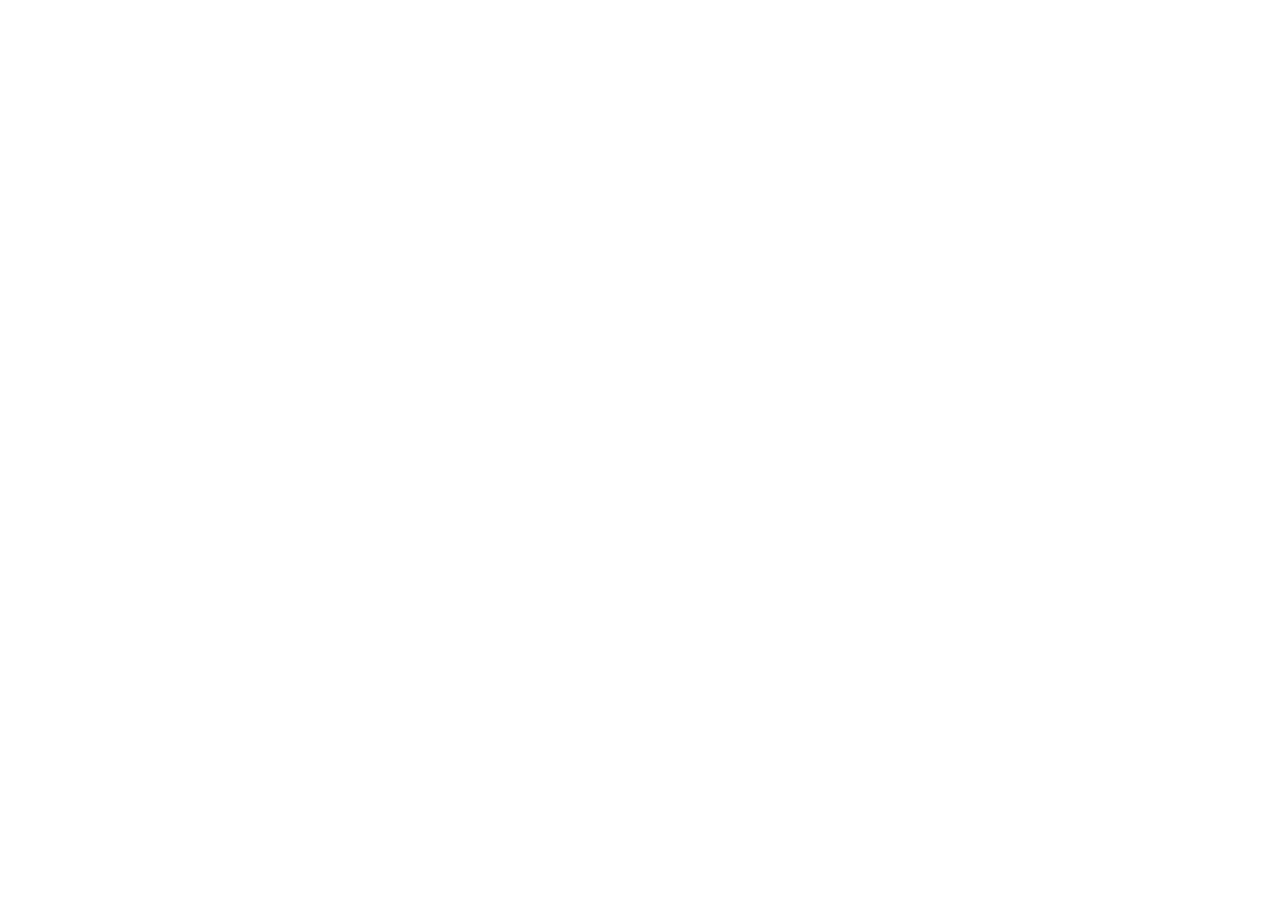
==== index.html @ 124bbe14 "Initial Commit" ====
<!DOCTYPE html>
<html>
  <head>
    <meta name="viewport" content="width=device-width, initial-scale=1" />
    <script src="https://aframe.io/releases/1.6.0/aframe.min.js"></script>
    <script src="https://cdn.jsdelivr.net/npm/mind-ar@1.2.5/dist/mindar-image-aframe.prod.js"></script>

    <style>
      body { margin: 0; overflow: hidden; }

      /* Hide MindAR scanning UI */
      .mindar-ui-overlay {
        display: none !important;
      }
    </style>
  </head>

  <body>
    <a-scene
      mindar-image="filterMinCF:0.01; filterBeta: 200; imageTargetSrc: ./target.mind; captureMode: webcamera; uiScanning: true;"
      color-space="sRGB"
      renderer="colorManagement: true, physicallyCorrectLights"
      vr-mode-ui="enabled: false"
      device-orientation-permission-ui="enabled: false">

      <a-assets>
        <a-asset-item id="myModel" src="./FishermanNew.glb"></a-asset-item>
      </a-assets>

      <a-camera look-controls="enabled: false"></a-camera>

      <a-entity mindar-image-target="targetIndex: 0">
        <a-gltf-model
          src="#myModel"
          position="0 0 0.3"
          scale="1 1 1">
        </a-gltf-model>
      </a-entity>

    </a-scene>
  </body>
</html>
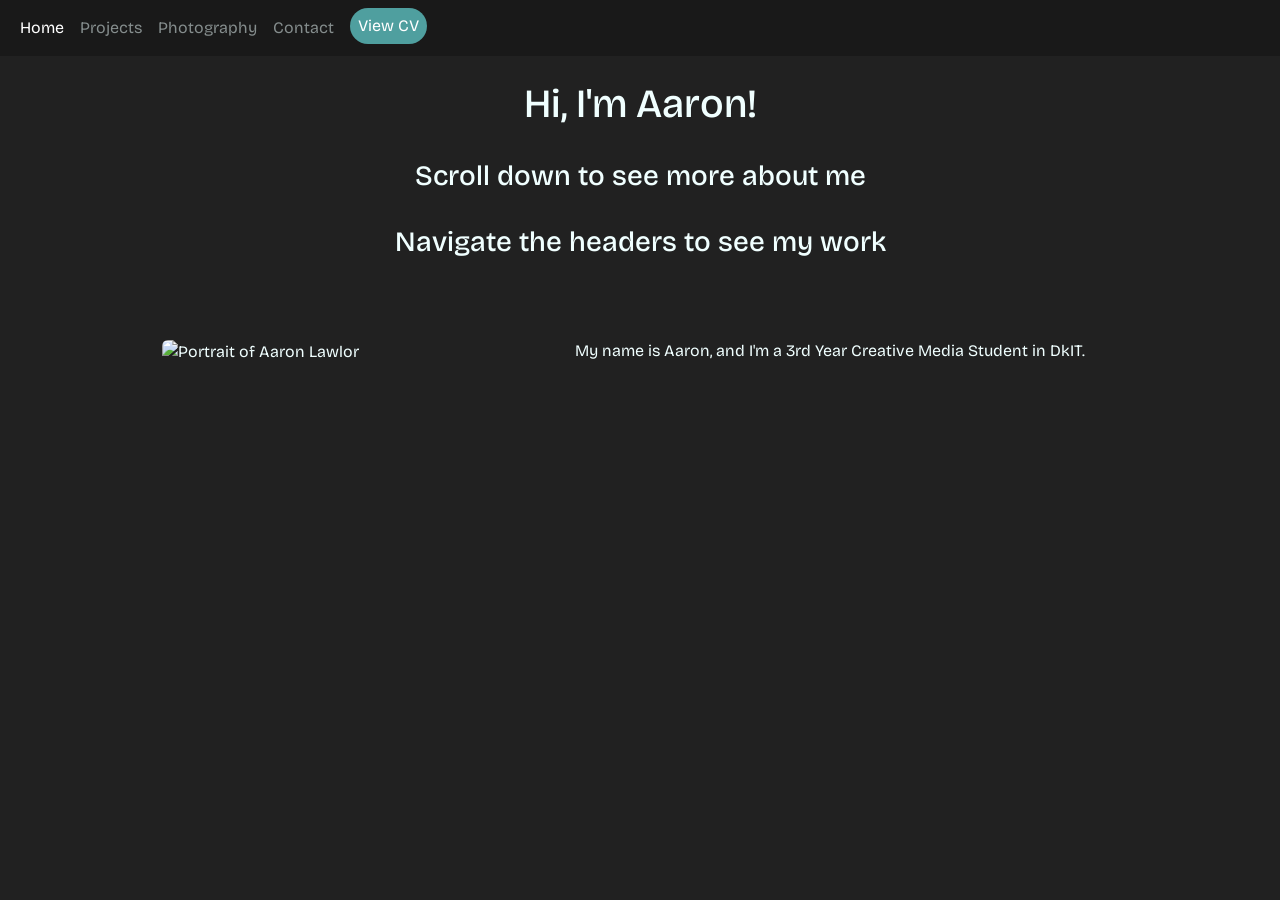
==== commit 842335c0: "Add files via upload" ====
--- a/index.html
+++ b/index.html
@@ -1,42 +1,59 @@
-<!DOCTYPE html>
-<html>
-  <head>
-    <meta name="viewport" content="width=device-width, initial-scale=1" />
-    <script src="https://aframe.io/releases/1.6.0/aframe.min.js"></script>
-    <script src="https://cdn.jsdelivr.net/npm/mind-ar@1.2.5/dist/mindar-image-aframe.prod.js"></script>
-
-    <style>
-      body { margin: 0; overflow: hidden; }
-
-      /* Hide MindAR scanning UI */
-      .mindar-ui-overlay {
-        display: none !important;
-      }
-    </style>
-  </head>
-
-  <body>
-    <a-scene
-      mindar-image="filterMinCF:0.01; filterBeta: 200; imageTargetSrc: ./target.mind; captureMode: webcamera; uiScanning: true;"
-      color-space="sRGB"
-      renderer="colorManagement: true, physicallyCorrectLights"
-      vr-mode-ui="enabled: false"
-      device-orientation-permission-ui="enabled: false">
-
-      <a-assets>
-        <a-asset-item id="myModel" src="./FishermanNew.glb"></a-asset-item>
-      </a-assets>
-
-      <a-camera look-controls="enabled: false"></a-camera>
-
-      <a-entity mindar-image-target="targetIndex: 0">
-        <a-gltf-model
-          src="#myModel"
-          position="0 0 0.3"
-          scale="1 1 1">
-        </a-gltf-model>
-      </a-entity>
-
-    </a-scene>
-  </body>
-</html>
+<!DOCTYPE html>
+<html lang="en">
+  <head>
+    <meta charset="UTF-8">
+    <meta name="viewport" content="width=device-width, initial-scale=1.0">
+    <meta http-equiv="X-UA-Compatible" content="ie=edge">
+    <title>Aaron Lawlor - Portfolio</title>
+    <link href="https://cdn.jsdelivr.net/npm/bootstrap@5.3.3/dist/css/bootstrap.min.css" rel="stylesheet">
+    <script src="https://cdn.jsdelivr.net/npm/bootstrap@5.3.3/dist/js/bootstrap.bundle.min.js"></script>
+    <link rel="stylesheet" href="./style.css">
+    <link rel="icon" href="./favicon.ico" type="image/x-icon">
+    <link href="https://fonts.googleapis.com/css2?family=Bricolage+Grotesque:opsz,wght@12..96,200..800&display=swap" rel="stylesheet">
+  </head>
+
+  <body>
+
+<nav class="navbar navbar-expand-sm navbar-dark justify-content-center" style="background-color: #191919;">
+            <div class="container-fluid">
+                <ul class="navbar-nav">
+                    <li class="nav-item">
+                        <a class="nav-link active" href="index.html">Home</a>
+                    </li>
+                    <li class="nav-item">
+                        <a class="nav-link" href="projects.html">Projects</a>
+                    </li>
+                    <li class="nav-item">
+                        <a class="nav-link" href="photography.html">Photography</a>
+                    </li>
+                    <li class="nav-item">
+                        <a class="nav-link" href="contact.html">Contact</a>
+                    </li>
+                    <li class="nav-item">
+                        <a class="nav-link cv-btn ms-2" href="https://rxresu.me/aaron.lawlor/marketing-intern-public" target="_blank">View CV</a>
+                    </li>
+                </ul>
+            </div>
+        </nav>
+
+    <main>
+        <br>
+        <h1>Hi, I'm Aaron!</h1>
+        <br>
+        <h3>Scroll down to see more about me</h3>
+        <br>
+        <h3>Navigate the headers to see my work</h3>
+        <br>  
+
+<div class="container mt-5">
+  <div class="row">
+    <div class="col-sm-4">
+      <div class="image"><img src="images/Portrait.JPG" class="rounded float-middle" alt="Portrait of Aaron Lawlor" width="300" height="300"></div>
+      <hr class="d-sm-none">
+    </div>
+    <div class="col-sm-8">
+      <p>My name is Aaron, and I'm a 3rd Year Creative Media Student in DkIT.</p>
+    </main>
+
+</body>
+</html>
--- a/style.css
+++ b/style.css
@@ -0,0 +1,91 @@
+body {
+    background-color: #212121;
+    border: 0;
+    margin: 0;
+    color: azure;
+    text-align: center;
+    font-family: "Bricolage Grotesque", sans-serif;
+    text-decoration: none;
+}
+
+ul {
+  list-style-type: none;
+  margin: 0;
+  padding: 0;
+  overflow: hidden;
+  background-color: #191919;
+}
+
+ul li {
+  float: left;
+}
+
+ul li a {
+  display: block;
+  color: rgb(240, 255, 255);
+  text-align: center;
+  padding: 14px 16px;
+  text-decoration: none;
+}
+
+ul li a:hover {
+  color:rgb(79, 159, 159);
+}
+
+.navbar-nav .nav-link {
+  color: rgba(240, 255, 255, 0.505);
+}
+
+.navbar-nav .nav-link.active {
+  color: #ffffff;
+}
+
+.navbar-nav .nav-link:hover {
+  color: #b6f2ff;
+}
+
+.portfolio-card {
+  transition: all 0.4s cubic-bezier(0.25, 0.46, 0.45, 0.94);
+}
+.portfolio-card:hover {
+  transform: translateY(-12px) scale(1.02);
+  box-shadow: 0 25px 50px rgba(0,0,0,0.4) !important;
+}
+.portfolio-card img {
+  transition: all 0.4s ease;
+}
+.portfolio-card:hover img {
+  filter: brightness(0.9) saturate(1.1);
+}
+/* Instagram embed matches portfolio cards */
+.instagram-embed-custom {
+  font-size: 0.85em !important;  /* Smaller scale */
+}
+
+.instagram-embed-custom iframe {
+  max-width: 100% !important;
+  border-radius: 8px !important;
+}
+
+.icons a {
+  color: #ffff;
+}
+
+.collabs {
+  text-align: left; 
+  padding: 1% 5%;
+}
+
+/* CV button styling */
+.cv-btn {
+  background-color: rgb(79, 159, 159);   /* your base color */
+  color: #ffffff !important;
+  border-radius: 20px;
+  padding: 6px 16px;
+  transition: all 0.3s ease;
+}
+
+.cv-btn:hover {
+  background-color: rgb(96, 192, 192);   /* darker on hover */
+  color: #ffffff !important;
+}
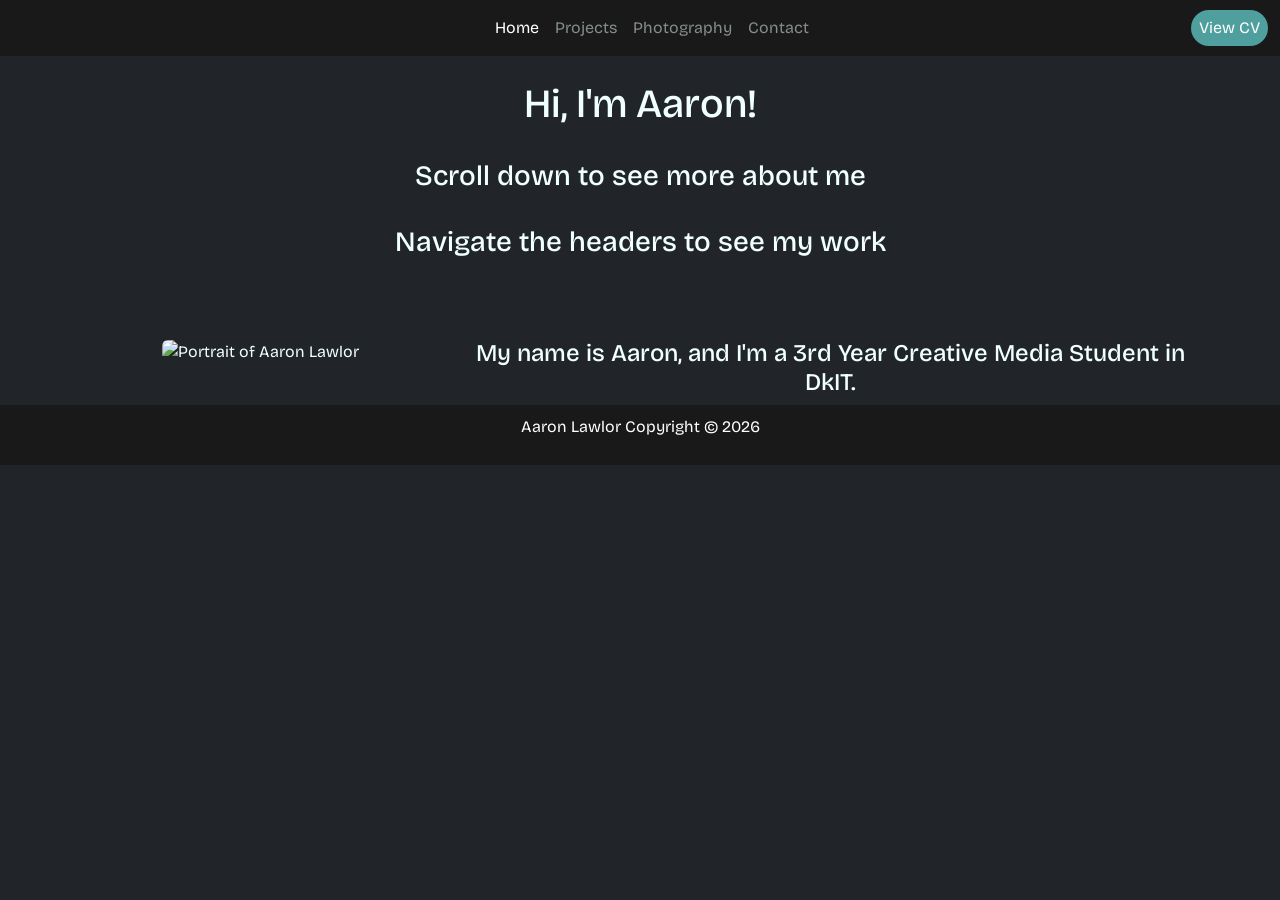
==== commit 6ddfe2c9: "Add files via upload" ====
--- a/index.html
+++ b/index.html
@@ -14,27 +14,34 @@
 
   <body>
 
-<nav class="navbar navbar-expand-sm navbar-dark justify-content-center" style="background-color: #191919;">
-            <div class="container-fluid">
-                <ul class="navbar-nav">
-                    <li class="nav-item">
-                        <a class="nav-link active" href="index.html">Home</a>
-                    </li>
-                    <li class="nav-item">
-                        <a class="nav-link" href="projects.html">Projects</a>
-                    </li>
-                    <li class="nav-item">
-                        <a class="nav-link" href="photography.html">Photography</a>
-                    </li>
-                    <li class="nav-item">
-                        <a class="nav-link" href="contact.html">Contact</a>
-                    </li>
-                    <li class="nav-item">
-                        <a class="nav-link cv-btn ms-2" href="https://rxresu.me/aaron.lawlor/marketing-intern-public" target="_blank">View CV</a>
-                    </li>
-                </ul>
-            </div>
-        </nav>
+<nav class="navbar navbar-expand-sm navbar-dark" style="background-color: #191919;">
+    <div class="container-fluid">
+        <!-- Invisible spacer to balance the CV button -->
+        <div style="width: 100px;"></div>
+        
+        <ul class="navbar-nav mx-auto">
+            <li class="nav-item">
+                <a class="nav-link active" href="index.html">Home</a>
+            </li>
+            <li class="nav-item">
+                <a class="nav-link" href="projects.html">Projects</a>
+            </li>
+            <li class="nav-item">
+                <a class="nav-link" href="photography.html">Photography</a>
+            </li>
+            <li class="nav-item">
+                <a class="nav-link" href="contact.html">Contact</a>
+            </li>
+        </ul>
+
+        <ul class="navbar-nav">
+            <li class="nav-item">
+                <a class="nav-link cv-btn" href="https://rxresu.me/aaron.lawlor/marketing-intern-public" target="_blank">View CV</a>
+            </li>
+        </ul>
+    </div>
+</nav>
+
 
     <main>
         <br>
@@ -52,8 +59,16 @@
       <hr class="d-sm-none">
     </div>
     <div class="col-sm-8">
-      <p>My name is Aaron, and I'm a 3rd Year Creative Media Student in DkIT.</p>
+      <h4>My name is Aaron, and I'm a 3rd Year Creative Media Student in DkIT.</h4>
     </main>
-
+<div class="footer_block">
+        <p class="text-center" id="current_year"></p>
+        </div>
+        <script>
+                        const d = new Date();
+            let year = d.getFullYear();
+            let customString = "Aaron Lawlor Copyright © ";
+            document.getElementById("current_year").innerHTML = customString + year;
+        </script>
 </body>
 </html>
--- a/style.css
+++ b/style.css
@@ -1,5 +1,5 @@
 body {
-    background-color: #212121;
+    background-color: #212529;
     border: 0;
     margin: 0;
     color: azure;
@@ -88,4 +88,28 @@
 .cv-btn:hover {
   background-color: rgb(96, 192, 192);   /* darker on hover */
   color: #ffffff !important;
+}
+
+#curator-feed-default-feed-layout {
+  max-width: 1000px;
+  margin: 0 auto;
+}
+
+.crt-logo {
+  display: none !important;
+}
+
+.spacer_box {
+    width: 100%;
+    height: 60px;
+}
+
+.footer_block {
+    background-color: #191919;
+    padding: 10px;
+    display: block;
+    margin-left: auto;
+    margin-right: auto;
+    width: 100%;
+    color: white;
 }
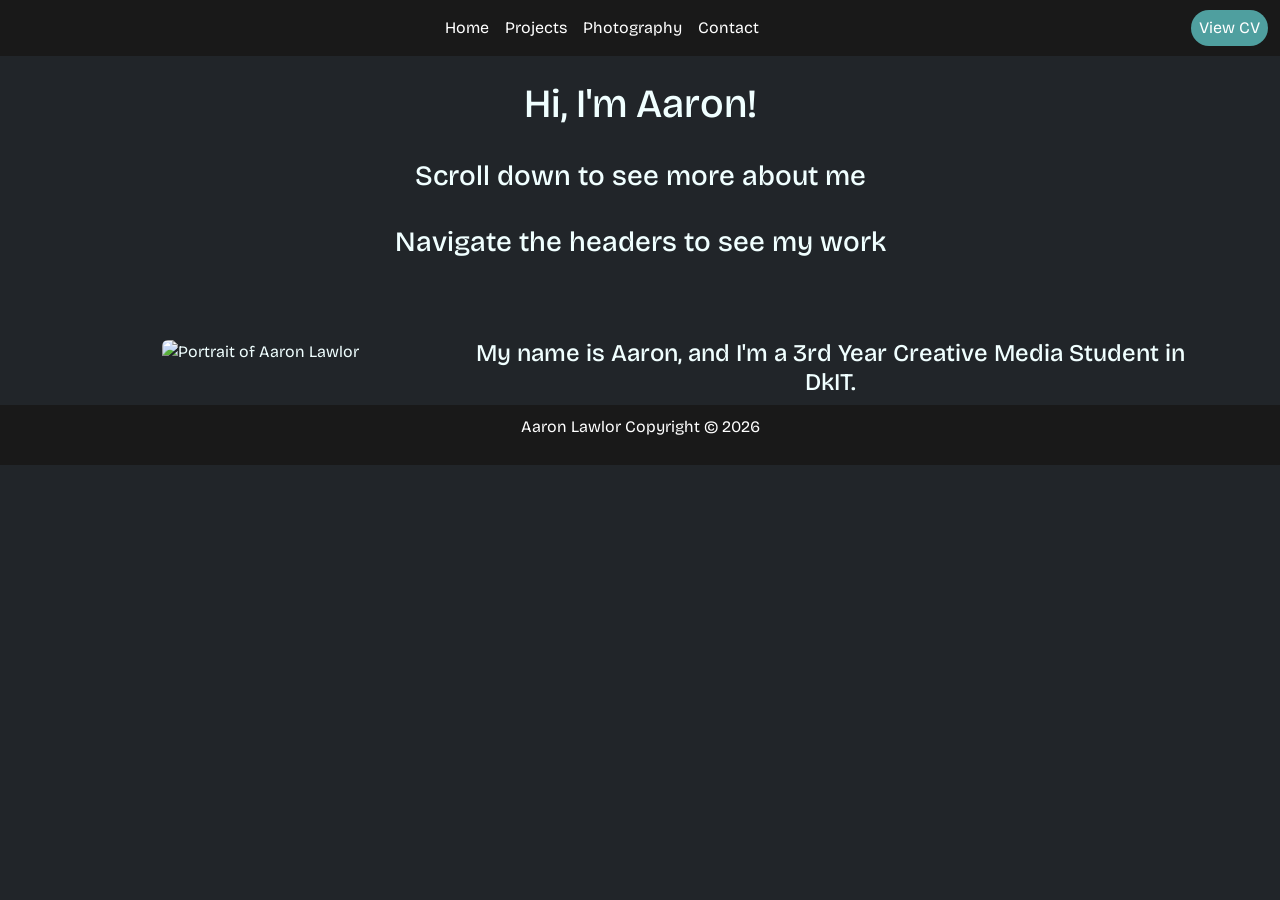
==== commit d0c98d95: "Add files via upload updated navbar" ====
--- a/index.html
+++ b/index.html
@@ -9,36 +9,55 @@
     <script src="https://cdn.jsdelivr.net/npm/bootstrap@5.3.3/dist/js/bootstrap.bundle.min.js"></script>
     <link rel="stylesheet" href="./style.css">
     <link rel="icon" href="./favicon.ico" type="image/x-icon">
-    <link href="https://fonts.googleapis.com/css2?family=Bricolage+Grotesque:opsz,wght@12..96,200..800&display=swap" rel="stylesheet">
+    <link href="https://fonts.googleapis.com/css2?family=Bricolage+Grotesque:opsz,wght@12..96,200..800&display=swap" rel="stylesheet"> 
+    <script src="https://kit.fontawesome.com/2fffbf3130.js" crossorigin="anonymous"></script>
   </head>
 
   <body>
 
-<nav class="navbar navbar-expand-sm navbar-dark" style="background-color: #191919;">
+
+<nav class="navbar navbar-expand-sm navbar-dark custom-navbar">
     <div class="container-fluid">
-        <!-- Invisible spacer to balance the CV button -->
-        <div style="width: 100px;"></div>
-        
-        <ul class="navbar-nav mx-auto">
+
+        <!-- Main Nav -->
+         <ul class="navbar-nav navbar-main mx-auto">
             <li class="nav-item">
-                <a class="nav-link active" href="index.html">Home</a>
+                <a class="nav-link active" href="index.html">
+                    <i class="fa-solid fa-house nav-icon"></i>
+                    <span class="nav-text">Home</span>
+                </a>
             </li>
+
             <li class="nav-item">
-                <a class="nav-link" href="projects.html">Projects</a>
+                <a class="nav-link active" href="projects.html">
+                    <i class="fa-solid fa-folder-open nav-icon"></i>
+                    <span class="nav-text">Projects</span>
+                </a>
             </li>
+
             <li class="nav-item">
-                <a class="nav-link" href="photography.html">Photography</a>
+                <a class="nav-link active" href="photography.html">
+                    <i class="fa-solid fa-camera nav-icon"></i>
+                    <span class="nav-text">Photography</span>
+                </a>
             </li>
+
             <li class="nav-item">
-                <a class="nav-link" href="contact.html">Contact</a>
+                <a class="nav-link active" href="contact.html">
+                    <i class="fa-solid fa-envelope nav-icon"></i>
+                    <span class="nav-text">Contact</span>
+                </a>
             </li>
-        </ul>
-
-        <ul class="navbar-nav">
-            <li class="nav-item">
-                <a class="nav-link cv-btn" href="https://rxresu.me/aaron.lawlor/marketing-intern-public" target="_blank">View CV</a>
-            </li>
-        </ul>
+            </ul>
+            <!-- CV Button -->
+            <ul class="navbar-nav cv-nav">
+                <li class="nav-item">
+                        <a class="nav-link cv-btn" href="https://rxresu.me/aaron.lawlor/marketing-intern-public" target="_blank">
+                            <i class="fa-solid fa-file-lines nav-icon"></i>
+                            <span class="nav-text">View CV</span>
+                        </a>
+                </li>
+         </ul>
     </div>
 </nav>
 
--- a/style.css
+++ b/style.css
@@ -8,30 +8,20 @@
     text-decoration: none;
 }
 
-ul {
-  list-style-type: none;
-  margin: 0;
-  padding: 0;
-  overflow: hidden;
+.custom-navbar {
   background-color: #191919;
 }
 
-ul li {
-  float: left;
+/* Default (desktop) */
+.nav-icon {
+  display: none;
 }
 
-ul li a {
-  display: block;
-  color: rgb(240, 255, 255);
-  text-align: center;
-  padding: 14px 16px;
-  text-decoration: none;
+.navbar-main {
+  align-items: center;
 }
 
-ul li a:hover {
-  color:rgb(79, 159, 159);
-}
-
+/* Keep your existing nav styling */
 .navbar-nav .nav-link {
   color: rgba(240, 255, 255, 0.505);
 }
@@ -42,6 +32,56 @@
 
 .navbar-nav .nav-link:hover {
   color: #b6f2ff;
+}
+
+/* CV button (desktop) */
+.cv-btn {
+  background-color: rgb(79, 159, 159);
+  color: #ffffff !important;
+  border-radius: 20px;
+  padding: 6px 16px;
+  transition: all 0.3s ease;
+}
+
+.cv-btn:hover {
+  background-color: rgb(96, 192, 192);
+}
+
+/* 📱 MOBILE VIEW */
+@media (max-width: 575px) {
+
+  .custom-navbar .container-fluid {
+    justify-content: space-between;
+    padding: 8px 12px;
+  }
+
+  .navbar-main {
+    flex-direction: row;
+    justify-content: space-around;
+    width: 80%;
+  }
+
+  .nav-text {
+    display: none;
+  }
+
+  .nav-icon {
+    display: inline-block;
+    font-size: 1.3rem;
+  }
+
+  .navbar-nav .nav-link {
+    padding: 10px;
+  }
+
+  /* Make CV icon a floating-style circle */
+  .cv-btn {
+    border-radius: 50%;
+    padding: 10px 12px;
+    display: flex;
+    align-items: center;
+    justify-content: center;
+  }
 }
 
 .portfolio-card {
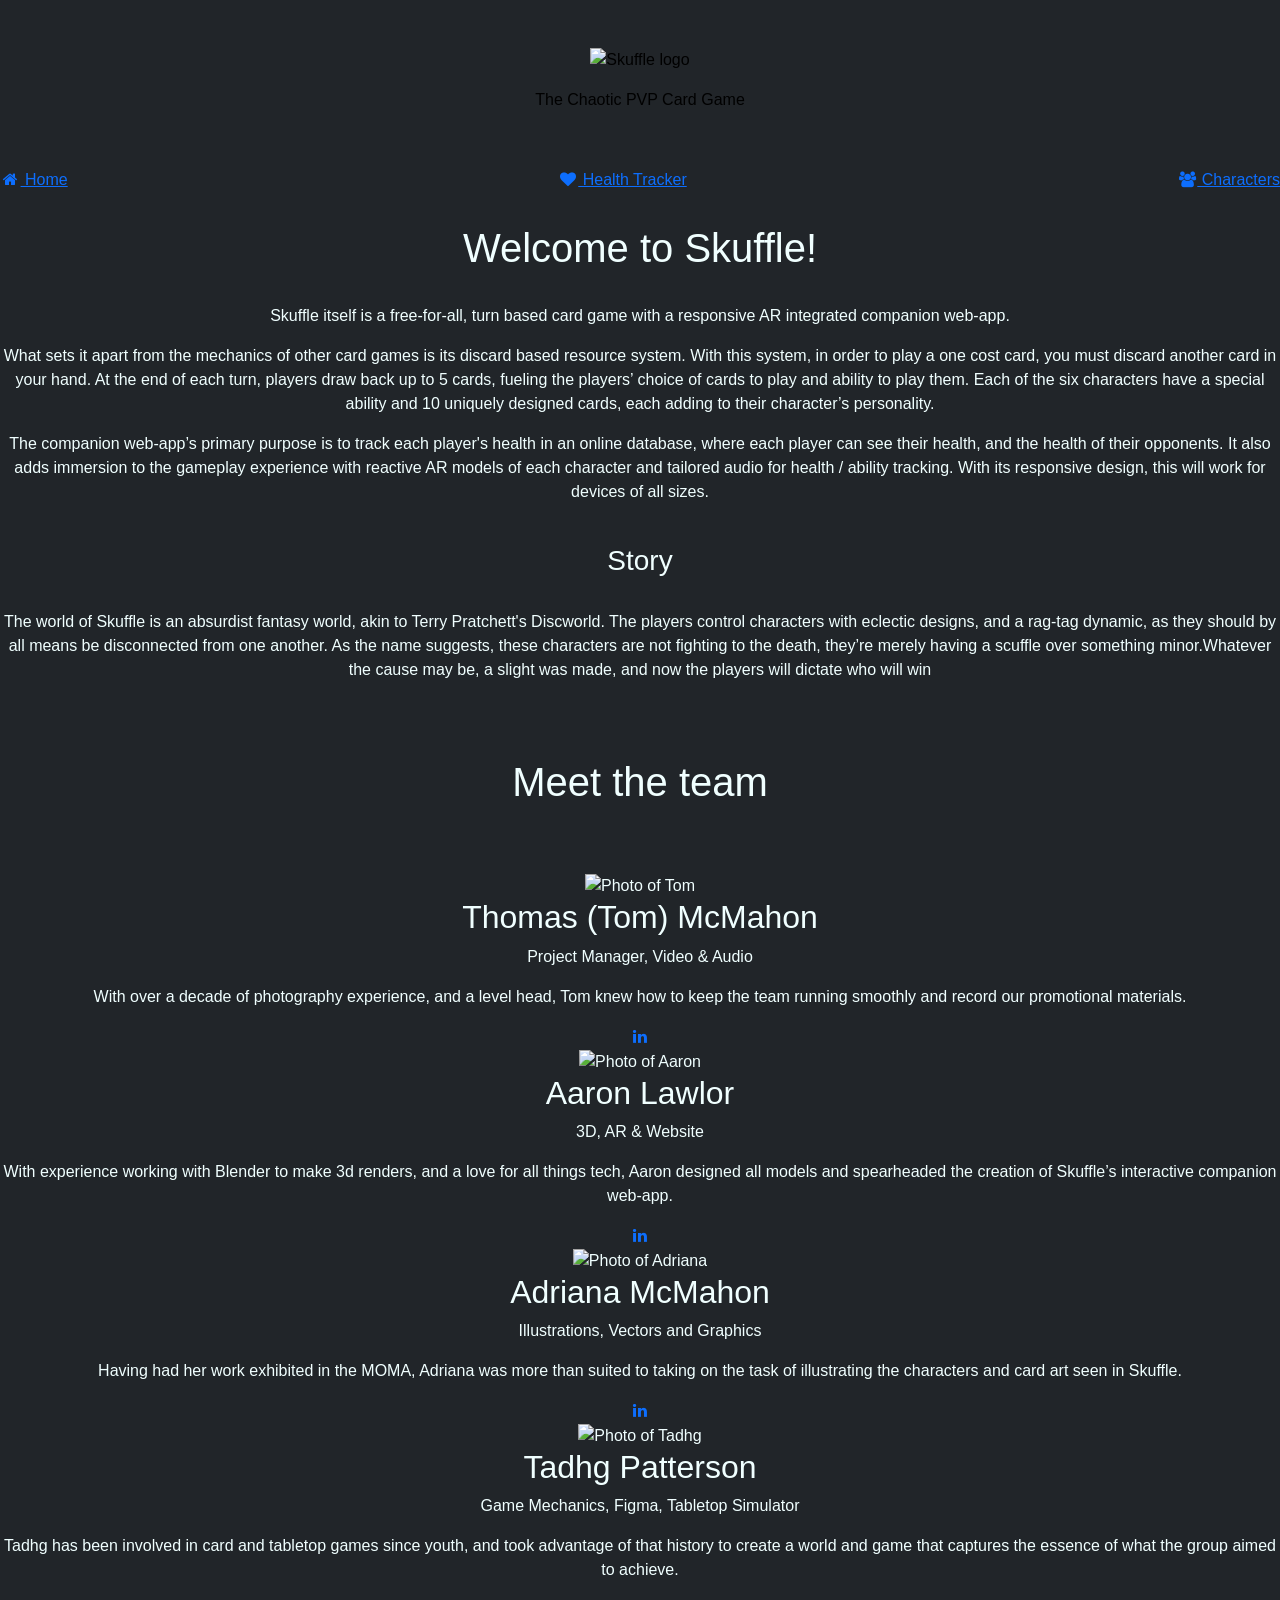
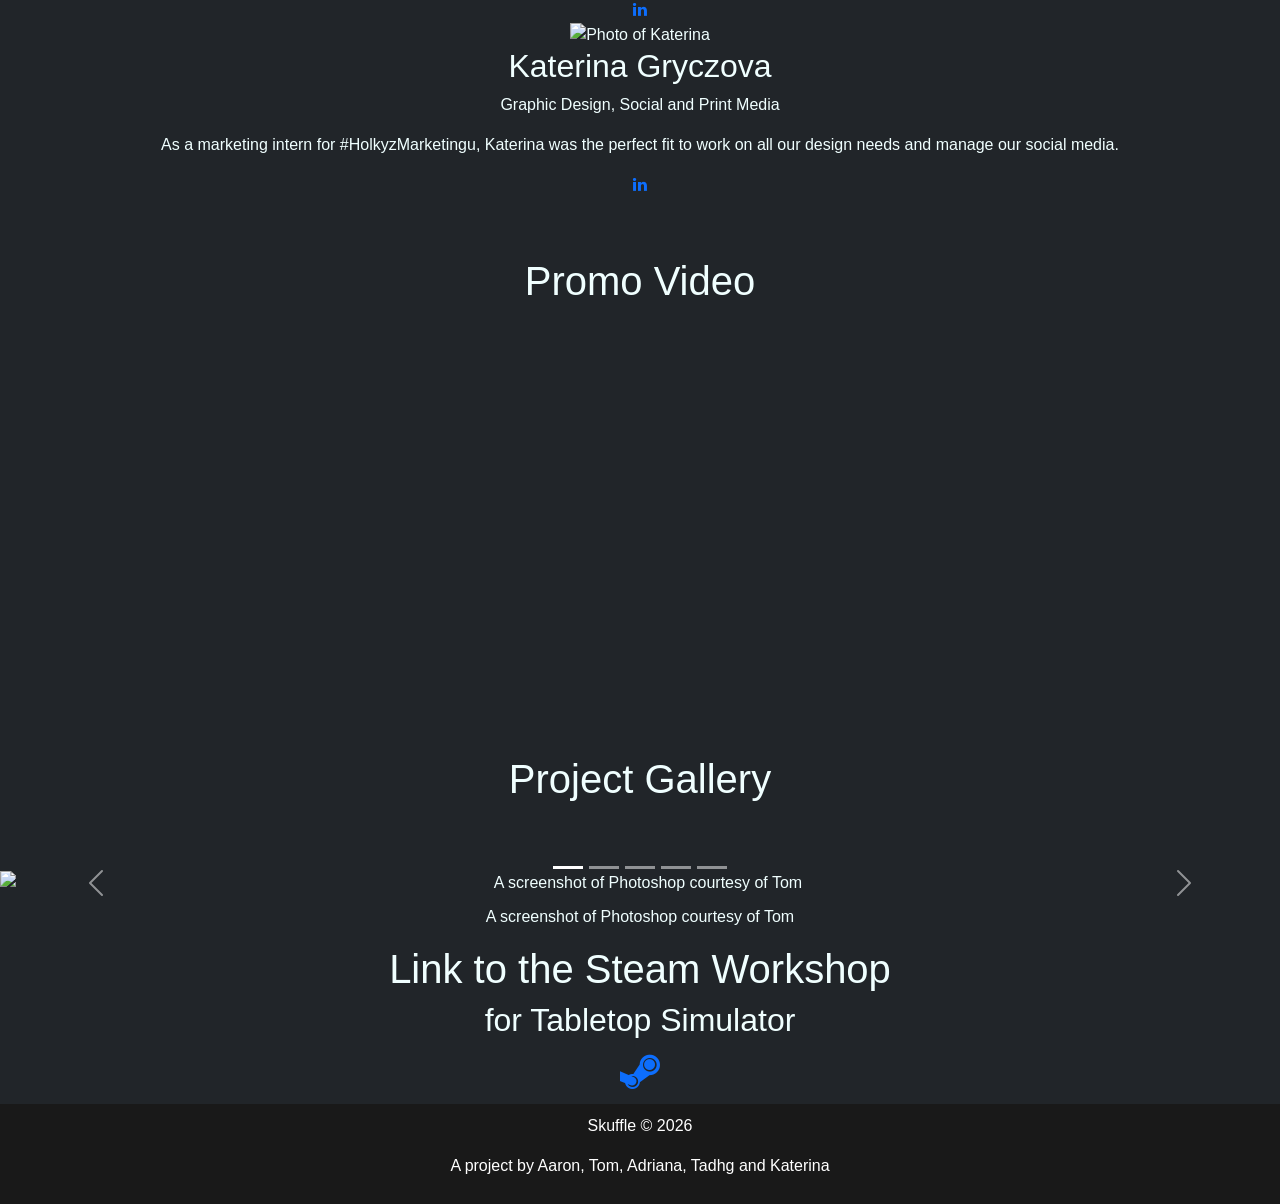
==== commit 20a95f3f: "Add files via upload updated steam workshop link" ====
--- a/index.html
+++ b/index.html
@@ -1,93 +1,200 @@
 <!DOCTYPE html>
 <html lang="en">
-  <head>
+<head>
+    <!-- Basic page setup and mobile responsiveness -->
     <meta charset="UTF-8">
     <meta name="viewport" content="width=device-width, initial-scale=1.0">
-    <meta http-equiv="X-UA-Compatible" content="ie=edge">
-    <title>Aaron Lawlor - Portfolio</title>
+    <meta name="description" content="Skuffle is a chaotic PvP card game with AR integration and unique discard-based mechanics.">
+    
+    <title>Skuffle</title>
+    
+    <!-- Bootstrap CSS and JavaScript for layout, responsiveness, and carousel functionality -->
     <link href="https://cdn.jsdelivr.net/npm/bootstrap@5.3.3/dist/css/bootstrap.min.css" rel="stylesheet">
     <script src="https://cdn.jsdelivr.net/npm/bootstrap@5.3.3/dist/js/bootstrap.bundle.min.js"></script>
-    <link rel="stylesheet" href="./style.css">
-    <link rel="icon" href="./favicon.ico" type="image/x-icon">
-    <link href="https://fonts.googleapis.com/css2?family=Bricolage+Grotesque:opsz,wght@12..96,200..800&display=swap" rel="stylesheet"> 
-    <script src="https://kit.fontawesome.com/2fffbf3130.js" crossorigin="anonymous"></script>
-  </head>
-
-  <body>
-
-
-<nav class="navbar navbar-expand-sm navbar-dark custom-navbar">
-    <div class="container-fluid">
-
-        <!-- Main Nav -->
-         <ul class="navbar-nav navbar-main mx-auto">
-            <li class="nav-item">
-                <a class="nav-link active" href="index.html">
-                    <i class="fa-solid fa-house nav-icon"></i>
-                    <span class="nav-text">Home</span>
-                </a>
-            </li>
-
-            <li class="nav-item">
-                <a class="nav-link active" href="projects.html">
-                    <i class="fa-solid fa-folder-open nav-icon"></i>
-                    <span class="nav-text">Projects</span>
-                </a>
-            </li>
-
-            <li class="nav-item">
-                <a class="nav-link active" href="photography.html">
-                    <i class="fa-solid fa-camera nav-icon"></i>
-                    <span class="nav-text">Photography</span>
-                </a>
-            </li>
-
-            <li class="nav-item">
-                <a class="nav-link active" href="contact.html">
-                    <i class="fa-solid fa-envelope nav-icon"></i>
-                    <span class="nav-text">Contact</span>
-                </a>
-            </li>
-            </ul>
-            <!-- CV Button -->
-            <ul class="navbar-nav cv-nav">
-                <li class="nav-item">
-                        <a class="nav-link cv-btn" href="https://rxresu.me/aaron.lawlor/marketing-intern-public" target="_blank">
-                            <i class="fa-solid fa-file-lines nav-icon"></i>
-                            <span class="nav-text">View CV</span>
-                        </a>
-                </li>
-         </ul>
-    </div>
-</nav>
-
-
-    <main>
-        <br>
-        <h1>Hi, I'm Aaron!</h1>
-        <br>
-        <h3>Scroll down to see more about me</h3>
-        <br>
-        <h3>Navigate the headers to see my work</h3>
-        <br>  
-
-<div class="container mt-5">
-  <div class="row">
-    <div class="col-sm-4">
-      <div class="image"><img src="images/Portrait.JPG" class="rounded float-middle" alt="Portrait of Aaron Lawlor" width="300" height="300"></div>
-      <hr class="d-sm-none">
-    </div>
-    <div class="col-sm-8">
-      <h4>My name is Aaron, and I'm a 3rd Year Creative Media Student in DkIT.</h4>
-    </main>
-<div class="footer_block">
+
+    <!-- Google Font used for the site -->
+    <link href="https://fonts.googleapis.com/css2?family=IBM+Plex+Serif:ital,wght@0,100;0,200;0,300;0,400;0,500;0,600;0,700;1,100;1,200;1,300;1,400;1,500;1,600;1,700&display=swap" rel="stylesheet">
+    
+    <!-- Font Awesome icons used in the navigation and LinkedIn buttons -->
+    <link rel="stylesheet" href="https://cdnjs.cloudflare.com/ajax/libs/font-awesome/4.7.0/css/font-awesome.min.css">
+
+    <!-- Main custom stylesheet -->
+    <link rel="stylesheet" href="style.css">
+
+    <!-- Favicon and app icons -->
+    <link rel="apple-touch-icon" sizes="180x180" href="/favicon/apple-touch-icon.png">
+    <link rel="icon" type="image/png" sizes="32x32" href="/favicon/favicon-32x32.png">
+    <link rel="icon" type="image/png" sizes="16x16" href="/favicon/favicon-16x16.png">
+    <link rel="manifest" href="/site.webmanifest">
+    
+    <!-- This makes every link open in a new tab -->
+    <base target="_blank">
+</head>
+
+<body>
+    <!-- Header section containing the Skuffle logo and tagline -->
+    <header class="py-5 header-bg text-black">
+        <div class="container d-flex flex-column align-items-center text-center">
+                <img src="img/LogoLowRes.png" alt="Skuffle logo" class="header-logo mb-3">
+                    <p class="mb-0">The Chaotic PVP Card Game</p>
+        </div>
+    </header>
+
+    <!-- Main navigation bar linking to the key pages of the site -->
+    <div class="navbar">
+        <a class="active" href="index.html" target="_self"><i class="fa fa-fw fa-home"></i><span class="nav-text"> Home</span></a>
+        <a href="tracker.html" target="_self"><i class="fa fa-fw fa-heart"></i><span class="nav-text"> Health Tracker</span></a>
+        <a href="characters.html" target="_self"><i class="fa fa-fw fa-users"></i><span class="nav-text"> Characters</span></a>
+    </div>
+
+<!-- Main page content wrapper -->
+<div class="padd">
+    <br>
+    <h1 style="text-align: center;">Welcome to Skuffle!</h1>
+<br>
+
+<p>Skuffle itself is a free-for-all, turn based card game with a responsive AR integrated companion web-app.</p>
+<p>What sets it apart from the mechanics of other card games is its discard based resource system. With this system, in order to play a one cost card, you must discard another card in your hand. At the end of each turn, players draw back up to 5 cards, fueling the players’ choice of cards to play and ability to play them. Each of the six characters have a special ability and 10 uniquely designed cards, each adding to their character’s personality.</p>
+<p>The companion web-app’s primary purpose is to track each player's health in an online database, where each player can see their health, and the health of their opponents. It also adds immersion to the gameplay experience with reactive AR models of each character and tailored audio for health / ability tracking. With its responsive design, this will work for devices of all sizes.</p>
+<br>
+<h3>Story</h3><br>
+
+<p>The world of Skuffle is an absurdist fantasy world, akin to Terry Pratchett's Discworld. 
+The players control characters with eclectic designs, and a rag-tag dynamic, as they should by all means be disconnected from one another. As the name suggests, these characters are not fighting to the death, they’re merely having a scuffle over something minor.Whatever the cause may be, a slight was made, and now the players will dictate who will win
+</p>
+
+<div class="spacer_box"></div>
+
+<!-- Meet the team section -->
+<h1 style="text-align: center;">Meet the team</h1>
+
+<div class="spacer_box"></div>
+
+<div class="team-grid">
+            <div class="cardteam">
+                <img src="img/Tom.jpeg" alt="Photo of Tom">
+                <div class="containerteam">
+                    <h2>Thomas (Tom) McMahon</h2>
+                    <p class="titleteam">Project Manager, Video & Audio</p>
+                    <p class="team-description">With over a decade of photography experience, and a level head, Tom knew how to keep the team running smoothly and record our promotional materials.</p>
+                    <div class="button-wrapper"><a href="https://www.linkedin.com/in/thomas-mcmahon-54738535b/" class="buttonteam" target="_blank" rel="noopener noreferrer"><i class="fa fa-linkedin"></i></a></div>                    
+                </div>
+            </div>
+
+                <div class="cardteam">
+                    <img src="img/Aaron.jpeg" alt="Photo of Aaron">
+                    <div class="containerteam">
+                        <h2>Aaron Lawlor</h2>
+                        <p class="titleteam">3D, AR & Website</p>
+                        <p class="team-description">With experience working with Blender to make 3d renders, and a love for all things tech, Aaron designed all models and spearheaded the creation of Skuffle’s interactive companion web-app.</p>
+                        <div class="button-wrapper"><a href="https://www.linkedin.com/in/aaronlawlor/" class="buttonteam" target="_blank" rel="noopener noreferrer"><i class="fa fa-linkedin"></i></a></div>
+                    </div>
+                </div>
+
+                <div class="cardteam">
+                    <img src="img/Adriana.png" alt="Photo of Adriana">
+                    <div class="containerteam">
+                        <h2>Adriana McMahon</h2>
+                        <p class="titleteam">Illustrations, Vectors and Graphics</p>
+                        <p class="team-description">Having had her work exhibited in the MOMA, Adriana was more than suited to taking on the task of illustrating the characters and card art seen in Skuffle.</p>
+                        <div class="button-wrapper"><a href="https://www.linkedin.com/in/adriana-mcmahon-b2a321309/" class="buttonteam" target="_blank" rel="noopener noreferrer"><i class="fa fa-linkedin"></i></a></div>
+                    </div>
+                </div>
+
+                    <div class="cardteam">
+                        <img src="img/Tadhg.jpeg" alt="Photo of Tadhg">
+                        <div class="containerteam">
+                            <h2>Tadhg Patterson</h2>
+                            <p class="titleteam">Game Mechanics, Figma, Tabletop Simulator</p>
+                            <p class="team-description">Tadhg has been involved in card and tabletop games since youth, and took advantage of that history to create a world and game that captures the essence of what the group aimed to achieve.</p>
+                            <div class="button-wrapper"><a href="https://www.linkedin.com/in/tadhg-patterson/" class="buttonteam" target="_blank" rel="noopener noreferrer"><i class="fa fa-linkedin"></i></a></div>        
+                        </div>
+                    </div>
+
+                    <div class="cardteam">
+                        <img src="img/Katerina.png" alt="Photo of Katerina">
+                        <div class="containerteam">
+                            <h2>Katerina Gryczova</h2>
+                            <p class="titleteam">Graphic Design, Social and Print Media</p>
+                            <p class="team-description">As a marketing intern for #HolkyzMarketingu, Katerina was the perfect fit to work on all our design needs and manage our social media.</p>
+                            <div class="button-wrapper"><a href="https://www.linkedin.com/in/katerinagryczova/" class="buttonteam" target="_blank" rel="noopener noreferrer"><i class="fa fa-linkedin"></i></a></div>    
+                        </div>
+                    </div>
+                </div>
+<div class="spacer_box"></div>
+<h1 style="text-align: center;">Promo Video</h1>
+<div class="spacer_box"></div>
+<div class="video-wrapper">
+    <iframe width="560" height="315" src="https://www.youtube.com/embed/u8B0Y6fZVw0?si=rB5fJbV__n7fFf4j" 
+        title="YouTube video player" frameborder="0" 
+        allow="accelerometer; autoplay; clipboard-write; encrypted-media; gyroscope; picture-in-picture; web-share" 
+        referrerpolicy="strict-origin-when-cross-origin" allowfullscreen>
+    </iframe>
+</div>
+<div class="spacer_box"></div>
+<h1 style="text-align: center;">Project Gallery</h1>
+<div class="spacer_box"></div>
+
+<div id="demo" class="carousel slide" data-bs-ride="carousel">
+
+    <div class="carousel-indicators">
+        <button type="button" data-bs-target="#demo" data-bs-slide-to="0" class="active"></button>
+        <button type="button" data-bs-target="#demo" data-bs-slide-to="1"></button>
+        <button type="button" data-bs-target="#demo" data-bs-slide-to="2"></button>
+        <button type="button" data-bs-target="#demo" data-bs-slide-to="3"></button>
+        <button type="button" data-bs-target="#demo" data-bs-slide-to="4"></button>
+    </div>
+
+    <div class="carousel-inner">
+        <div class="carousel-item active" data-caption="A screenshot of Photoshop courtesy of Tom">
+            <img src="img/PhotoshopTom.png" alt="A screenshot of Photoshop courtesy of Tom" class="d-block w-100">
+        </div>
+    <div class="carousel-item" data-caption="A screenshot of Krita, the digital art software used by Adriana">
+            <img src="img/KritaScreenshot.png" alt="A screenshot of Krita, the digital art software used by Adriana" class="d-block w-100">
+        </div>
+    <div class="carousel-item" data-caption="A screenshot of the Cowboy Blender model from Aaron">
+            <img src="img/BlenderCowboy.png" alt="A screenshot of the Cowboy Blender model from Aaron" class="d-block w-100">
+        </div>
+    <div class="carousel-item" data-caption="A screenshot of Adobe Illustrator with some of Katerinas work">
+        <img src="img/KaterinaIllustrator.png" alt="A screenshot of Adobe Illustrator with some of Katerinas work" class="d-block w-100">
+    </div>
+    <div class="carousel-item" data-caption="A screenshot of TableTop Simulator, the digital space for our card game. Tadhg">
+        <img src="img/TableTopSim.png" alt="A screenshot of TableTop Simulator, the digital space for our card game. Tadhg" class="d-block w-100">
+    </div>
+</div>
+<button class="carousel-control-prev" type="button" data-bs-target="#demo" data-bs-slide="prev">
+    <span class="carousel-control-prev-icon"></span>
+</button>
+<button class="carousel-control-next" type="button" data-bs-target="#demo" data-bs-slide="next">
+    <span class="carousel-control-next-icon"></span>
+</button>
+</div>
+<p id="carousel-caption" style="text-align: center; margin-top: 10px;">A screenshot of Photoshop courtesy of Tom</p>
+
+<h1 style="text-align: center;">Link to the Steam Workshop</h1>
+<h2 style="text-align: center;">for Tabletop Simulator</h2>
+<h1 style="text-align: center;"><a class="steam-link" href="https://steamcommunity.com/sharedfiles/filedetails/?id=3677990465" target="_blank" rel="noopener noreferrer"><i class="fa fa-steam" aria-hidden="true"></i></a></h1>
+</div>
+
+    <div class="footer_block">
         <p class="text-center" id="current_year"></p>
-        </div>
-        <script>
-                        const d = new Date();
-            let year = d.getFullYear();
-            let customString = "Aaron Lawlor Copyright © ";
-            document.getElementById("current_year").innerHTML = customString + year;
-        </script>
+        <p class="text-center">A project by Aaron, Tom, Adriana, Tadhg and Katerina</p>
+        </div>
+
+ <script>
+    // Automatically update copyright year
+    document.getElementById("current_year").textContent =
+    `Skuffle © ${new Date().getFullYear()}`;
+        
+        // Gets the Bootstrap carousel and the seperate caption paragraph underneath it 
+        const carouselEl = document.getElementById('demo');
+        const captionEl = document.getElementById('carousel-caption');
+
+        // When carousel moves to a new slide, update caption text using the custom data-caption value from the incoming slide
+        carouselEl.addEventListener('slide.bs.carousel', function (e) {
+            const incoming = e.relatedTarget;
+            captionEl.textContent = incoming.dataset.caption;
+        });
+    </script>
 </body>
-</html>
+</html>
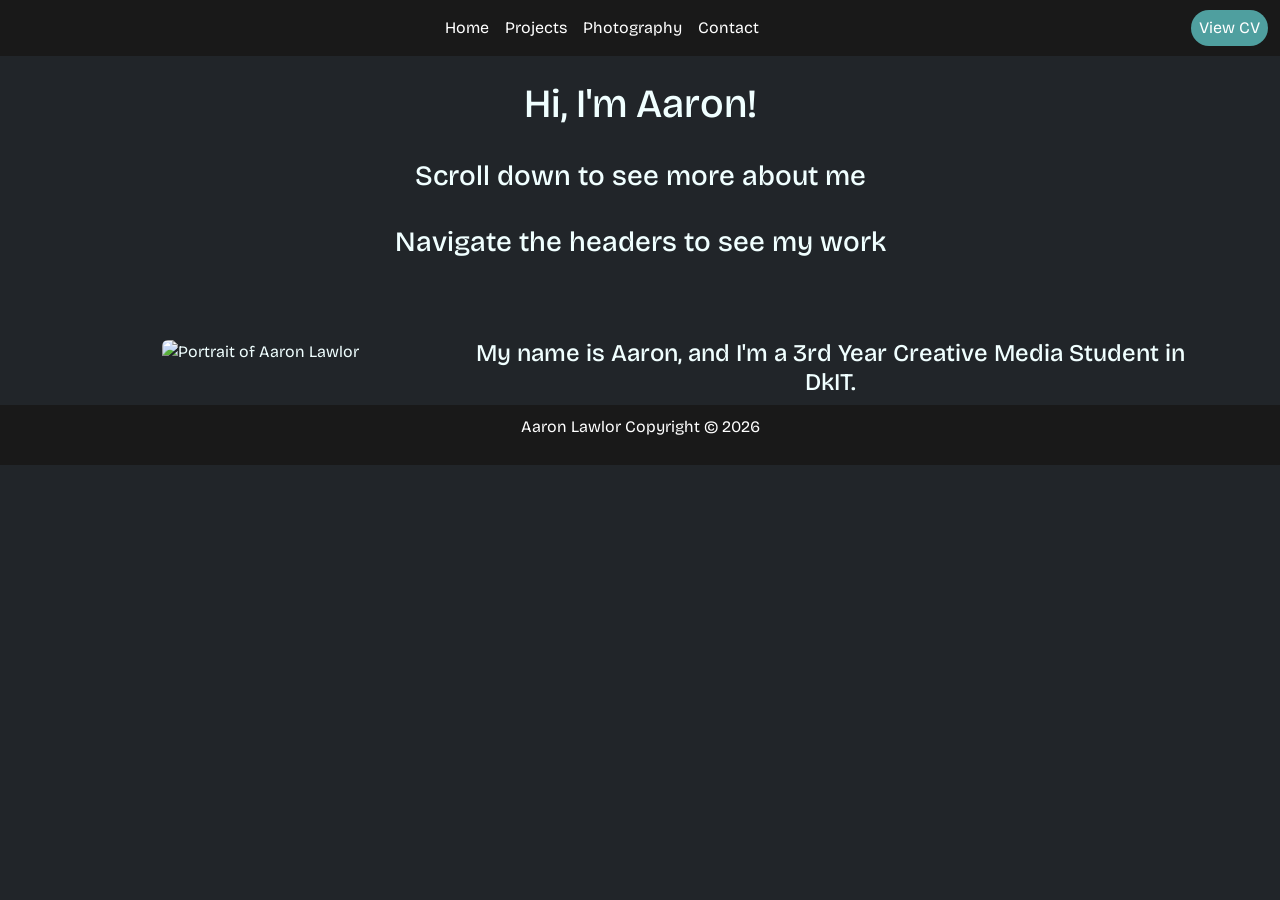
==== commit add2bbcc: "Add files via upload" ====
--- a/index.html
+++ b/index.html
@@ -1,200 +1,93 @@
 <!DOCTYPE html>
 <html lang="en">
-<head>
-    <!-- Basic page setup and mobile responsiveness -->
+  <head>
     <meta charset="UTF-8">
     <meta name="viewport" content="width=device-width, initial-scale=1.0">
-    <meta name="description" content="Skuffle is a chaotic PvP card game with AR integration and unique discard-based mechanics.">
-    
-    <title>Skuffle</title>
-    
-    <!-- Bootstrap CSS and JavaScript for layout, responsiveness, and carousel functionality -->
+    <meta http-equiv="X-UA-Compatible" content="ie=edge">
+    <title>Aaron Lawlor - Portfolio</title>
     <link href="https://cdn.jsdelivr.net/npm/bootstrap@5.3.3/dist/css/bootstrap.min.css" rel="stylesheet">
     <script src="https://cdn.jsdelivr.net/npm/bootstrap@5.3.3/dist/js/bootstrap.bundle.min.js"></script>
+    <link rel="stylesheet" href="./style.css">
+    <link rel="icon" href="./favicon.ico" type="image/x-icon">
+    <link href="https://fonts.googleapis.com/css2?family=Bricolage+Grotesque:opsz,wght@12..96,200..800&display=swap" rel="stylesheet"> 
+    <script src="https://kit.fontawesome.com/2fffbf3130.js" crossorigin="anonymous"></script>
+  </head>
 
-    <!-- Google Font used for the site -->
-    <link href="https://fonts.googleapis.com/css2?family=IBM+Plex+Serif:ital,wght@0,100;0,200;0,300;0,400;0,500;0,600;0,700;1,100;1,200;1,300;1,400;1,500;1,600;1,700&display=swap" rel="stylesheet">
-    
-    <!-- Font Awesome icons used in the navigation and LinkedIn buttons -->
-    <link rel="stylesheet" href="https://cdnjs.cloudflare.com/ajax/libs/font-awesome/4.7.0/css/font-awesome.min.css">
+  <body>
 
-    <!-- Main custom stylesheet -->
-    <link rel="stylesheet" href="style.css">
 
-    <!-- Favicon and app icons -->
-    <link rel="apple-touch-icon" sizes="180x180" href="/favicon/apple-touch-icon.png">
-    <link rel="icon" type="image/png" sizes="32x32" href="/favicon/favicon-32x32.png">
-    <link rel="icon" type="image/png" sizes="16x16" href="/favicon/favicon-16x16.png">
-    <link rel="manifest" href="/site.webmanifest">
-    
-    <!-- This makes every link open in a new tab -->
-    <base target="_blank">
-</head>
+<nav class="navbar navbar-expand-sm navbar-dark custom-navbar">
+    <div class="container-fluid">
 
-<body>
-    <!-- Header section containing the Skuffle logo and tagline -->
-    <header class="py-5 header-bg text-black">
-        <div class="container d-flex flex-column align-items-center text-center">
-                <img src="img/LogoLowRes.png" alt="Skuffle logo" class="header-logo mb-3">
-                    <p class="mb-0">The Chaotic PVP Card Game</p>
+        <!-- Main Nav -->
+         <ul class="navbar-nav navbar-main mx-auto">
+            <li class="nav-item">
+                <a class="nav-link active" href="index.html">
+                    <i class="fa-solid fa-house nav-icon"></i>
+                    <span class="nav-text">Home</span>
+                </a>
+            </li>
+
+            <li class="nav-item">
+                <a class="nav-link active" href="projects.html">
+                    <i class="fa-solid fa-folder-open nav-icon"></i>
+                    <span class="nav-text">Projects</span>
+                </a>
+            </li>
+
+            <li class="nav-item">
+                <a class="nav-link active" href="photography.html">
+                    <i class="fa-solid fa-camera nav-icon"></i>
+                    <span class="nav-text">Photography</span>
+                </a>
+            </li>
+
+            <li class="nav-item">
+                <a class="nav-link active" href="contact.html">
+                    <i class="fa-solid fa-envelope nav-icon"></i>
+                    <span class="nav-text">Contact</span>
+                </a>
+            </li>
+            </ul>
+            <!-- CV Button -->
+            <ul class="navbar-nav cv-nav">
+                <li class="nav-item">
+                        <a class="nav-link cv-btn" href="https://rxresu.me/aaron.lawlor/marketing-intern-public" target="_blank">
+                            <i class="fa-solid fa-file-lines nav-icon"></i>
+                            <span class="nav-text">View CV</span>
+                        </a>
+                </li>
+         </ul>
+    </div>
+</nav>
+
+
+    <main>
+        <br>
+        <h1>Hi, I'm Aaron!</h1>
+        <br>
+        <h3>Scroll down to see more about me</h3>
+        <br>
+        <h3>Navigate the headers to see my work</h3>
+        <br>  
+
+<div class="container mt-5">
+  <div class="row">
+    <div class="col-sm-4">
+      <div class="image"><img src="images/Portrait.JPG" class="rounded float-middle" alt="Portrait of Aaron Lawlor" width="300" height="300"></div>
+      <hr class="d-sm-none">
+    </div>
+    <div class="col-sm-8">
+      <h4>My name is Aaron, and I'm a 3rd Year Creative Media Student in DkIT.</h4>
+    </main>
+<div class="footer_block">
+        <p class="text-center" id="current_year"></p>
         </div>
-    </header>
-
-    <!-- Main navigation bar linking to the key pages of the site -->
-    <div class="navbar">
-        <a class="active" href="index.html" target="_self"><i class="fa fa-fw fa-home"></i><span class="nav-text"> Home</span></a>
-        <a href="tracker.html" target="_self"><i class="fa fa-fw fa-heart"></i><span class="nav-text"> Health Tracker</span></a>
-        <a href="characters.html" target="_self"><i class="fa fa-fw fa-users"></i><span class="nav-text"> Characters</span></a>
-    </div>
-
-<!-- Main page content wrapper -->
-<div class="padd">
-    <br>
-    <h1 style="text-align: center;">Welcome to Skuffle!</h1>
-<br>
-
-<p>Skuffle itself is a free-for-all, turn based card game with a responsive AR integrated companion web-app.</p>
-<p>What sets it apart from the mechanics of other card games is its discard based resource system. With this system, in order to play a one cost card, you must discard another card in your hand. At the end of each turn, players draw back up to 5 cards, fueling the players’ choice of cards to play and ability to play them. Each of the six characters have a special ability and 10 uniquely designed cards, each adding to their character’s personality.</p>
-<p>The companion web-app’s primary purpose is to track each player's health in an online database, where each player can see their health, and the health of their opponents. It also adds immersion to the gameplay experience with reactive AR models of each character and tailored audio for health / ability tracking. With its responsive design, this will work for devices of all sizes.</p>
-<br>
-<h3>Story</h3><br>
-
-<p>The world of Skuffle is an absurdist fantasy world, akin to Terry Pratchett's Discworld. 
-The players control characters with eclectic designs, and a rag-tag dynamic, as they should by all means be disconnected from one another. As the name suggests, these characters are not fighting to the death, they’re merely having a scuffle over something minor.Whatever the cause may be, a slight was made, and now the players will dictate who will win
-</p>
-
-<div class="spacer_box"></div>
-
-<!-- Meet the team section -->
-<h1 style="text-align: center;">Meet the team</h1>
-
-<div class="spacer_box"></div>
-
-<div class="team-grid">
-            <div class="cardteam">
-                <img src="img/Tom.jpeg" alt="Photo of Tom">
-                <div class="containerteam">
-                    <h2>Thomas (Tom) McMahon</h2>
-                    <p class="titleteam">Project Manager, Video & Audio</p>
-                    <p class="team-description">With over a decade of photography experience, and a level head, Tom knew how to keep the team running smoothly and record our promotional materials.</p>
-                    <div class="button-wrapper"><a href="https://www.linkedin.com/in/thomas-mcmahon-54738535b/" class="buttonteam" target="_blank" rel="noopener noreferrer"><i class="fa fa-linkedin"></i></a></div>                    
-                </div>
-            </div>
-
-                <div class="cardteam">
-                    <img src="img/Aaron.jpeg" alt="Photo of Aaron">
-                    <div class="containerteam">
-                        <h2>Aaron Lawlor</h2>
-                        <p class="titleteam">3D, AR & Website</p>
-                        <p class="team-description">With experience working with Blender to make 3d renders, and a love for all things tech, Aaron designed all models and spearheaded the creation of Skuffle’s interactive companion web-app.</p>
-                        <div class="button-wrapper"><a href="https://www.linkedin.com/in/aaronlawlor/" class="buttonteam" target="_blank" rel="noopener noreferrer"><i class="fa fa-linkedin"></i></a></div>
-                    </div>
-                </div>
-
-                <div class="cardteam">
-                    <img src="img/Adriana.png" alt="Photo of Adriana">
-                    <div class="containerteam">
-                        <h2>Adriana McMahon</h2>
-                        <p class="titleteam">Illustrations, Vectors and Graphics</p>
-                        <p class="team-description">Having had her work exhibited in the MOMA, Adriana was more than suited to taking on the task of illustrating the characters and card art seen in Skuffle.</p>
-                        <div class="button-wrapper"><a href="https://www.linkedin.com/in/adriana-mcmahon-b2a321309/" class="buttonteam" target="_blank" rel="noopener noreferrer"><i class="fa fa-linkedin"></i></a></div>
-                    </div>
-                </div>
-
-                    <div class="cardteam">
-                        <img src="img/Tadhg.jpeg" alt="Photo of Tadhg">
-                        <div class="containerteam">
-                            <h2>Tadhg Patterson</h2>
-                            <p class="titleteam">Game Mechanics, Figma, Tabletop Simulator</p>
-                            <p class="team-description">Tadhg has been involved in card and tabletop games since youth, and took advantage of that history to create a world and game that captures the essence of what the group aimed to achieve.</p>
-                            <div class="button-wrapper"><a href="https://www.linkedin.com/in/tadhg-patterson/" class="buttonteam" target="_blank" rel="noopener noreferrer"><i class="fa fa-linkedin"></i></a></div>        
-                        </div>
-                    </div>
-
-                    <div class="cardteam">
-                        <img src="img/Katerina.png" alt="Photo of Katerina">
-                        <div class="containerteam">
-                            <h2>Katerina Gryczova</h2>
-                            <p class="titleteam">Graphic Design, Social and Print Media</p>
-                            <p class="team-description">As a marketing intern for #HolkyzMarketingu, Katerina was the perfect fit to work on all our design needs and manage our social media.</p>
-                            <div class="button-wrapper"><a href="https://www.linkedin.com/in/katerinagryczova/" class="buttonteam" target="_blank" rel="noopener noreferrer"><i class="fa fa-linkedin"></i></a></div>    
-                        </div>
-                    </div>
-                </div>
-<div class="spacer_box"></div>
-<h1 style="text-align: center;">Promo Video</h1>
-<div class="spacer_box"></div>
-<div class="video-wrapper">
-    <iframe width="560" height="315" src="https://www.youtube.com/embed/u8B0Y6fZVw0?si=rB5fJbV__n7fFf4j" 
-        title="YouTube video player" frameborder="0" 
-        allow="accelerometer; autoplay; clipboard-write; encrypted-media; gyroscope; picture-in-picture; web-share" 
-        referrerpolicy="strict-origin-when-cross-origin" allowfullscreen>
-    </iframe>
-</div>
-<div class="spacer_box"></div>
-<h1 style="text-align: center;">Project Gallery</h1>
-<div class="spacer_box"></div>
-
-<div id="demo" class="carousel slide" data-bs-ride="carousel">
-
-    <div class="carousel-indicators">
-        <button type="button" data-bs-target="#demo" data-bs-slide-to="0" class="active"></button>
-        <button type="button" data-bs-target="#demo" data-bs-slide-to="1"></button>
-        <button type="button" data-bs-target="#demo" data-bs-slide-to="2"></button>
-        <button type="button" data-bs-target="#demo" data-bs-slide-to="3"></button>
-        <button type="button" data-bs-target="#demo" data-bs-slide-to="4"></button>
-    </div>
-
-    <div class="carousel-inner">
-        <div class="carousel-item active" data-caption="A screenshot of Photoshop courtesy of Tom">
-            <img src="img/PhotoshopTom.png" alt="A screenshot of Photoshop courtesy of Tom" class="d-block w-100">
-        </div>
-    <div class="carousel-item" data-caption="A screenshot of Krita, the digital art software used by Adriana">
-            <img src="img/KritaScreenshot.png" alt="A screenshot of Krita, the digital art software used by Adriana" class="d-block w-100">
-        </div>
-    <div class="carousel-item" data-caption="A screenshot of the Cowboy Blender model from Aaron">
-            <img src="img/BlenderCowboy.png" alt="A screenshot of the Cowboy Blender model from Aaron" class="d-block w-100">
-        </div>
-    <div class="carousel-item" data-caption="A screenshot of Adobe Illustrator with some of Katerinas work">
-        <img src="img/KaterinaIllustrator.png" alt="A screenshot of Adobe Illustrator with some of Katerinas work" class="d-block w-100">
-    </div>
-    <div class="carousel-item" data-caption="A screenshot of TableTop Simulator, the digital space for our card game. Tadhg">
-        <img src="img/TableTopSim.png" alt="A screenshot of TableTop Simulator, the digital space for our card game. Tadhg" class="d-block w-100">
-    </div>
-</div>
-<button class="carousel-control-prev" type="button" data-bs-target="#demo" data-bs-slide="prev">
-    <span class="carousel-control-prev-icon"></span>
-</button>
-<button class="carousel-control-next" type="button" data-bs-target="#demo" data-bs-slide="next">
-    <span class="carousel-control-next-icon"></span>
-</button>
-</div>
-<p id="carousel-caption" style="text-align: center; margin-top: 10px;">A screenshot of Photoshop courtesy of Tom</p>
-
-<h1 style="text-align: center;">Link to the Steam Workshop</h1>
-<h2 style="text-align: center;">for Tabletop Simulator</h2>
-<h1 style="text-align: center;"><a class="steam-link" href="https://steamcommunity.com/sharedfiles/filedetails/?id=3677990465" target="_blank" rel="noopener noreferrer"><i class="fa fa-steam" aria-hidden="true"></i></a></h1>
-</div>
-
-    <div class="footer_block">
-        <p class="text-center" id="current_year"></p>
-        <p class="text-center">A project by Aaron, Tom, Adriana, Tadhg and Katerina</p>
-        </div>
-
- <script>
-    // Automatically update copyright year
-    document.getElementById("current_year").textContent =
-    `Skuffle © ${new Date().getFullYear()}`;
-        
-        // Gets the Bootstrap carousel and the seperate caption paragraph underneath it 
-        const carouselEl = document.getElementById('demo');
-        const captionEl = document.getElementById('carousel-caption');
-
-        // When carousel moves to a new slide, update caption text using the custom data-caption value from the incoming slide
-        carouselEl.addEventListener('slide.bs.carousel', function (e) {
-            const incoming = e.relatedTarget;
-            captionEl.textContent = incoming.dataset.caption;
-        });
-    </script>
+        <script>
+                        const d = new Date();
+            let year = d.getFullYear();
+            let customString = "Aaron Lawlor Copyright © ";
+            document.getElementById("current_year").innerHTML = customString + year;
+        </script>
 </body>
-</html>+</html>
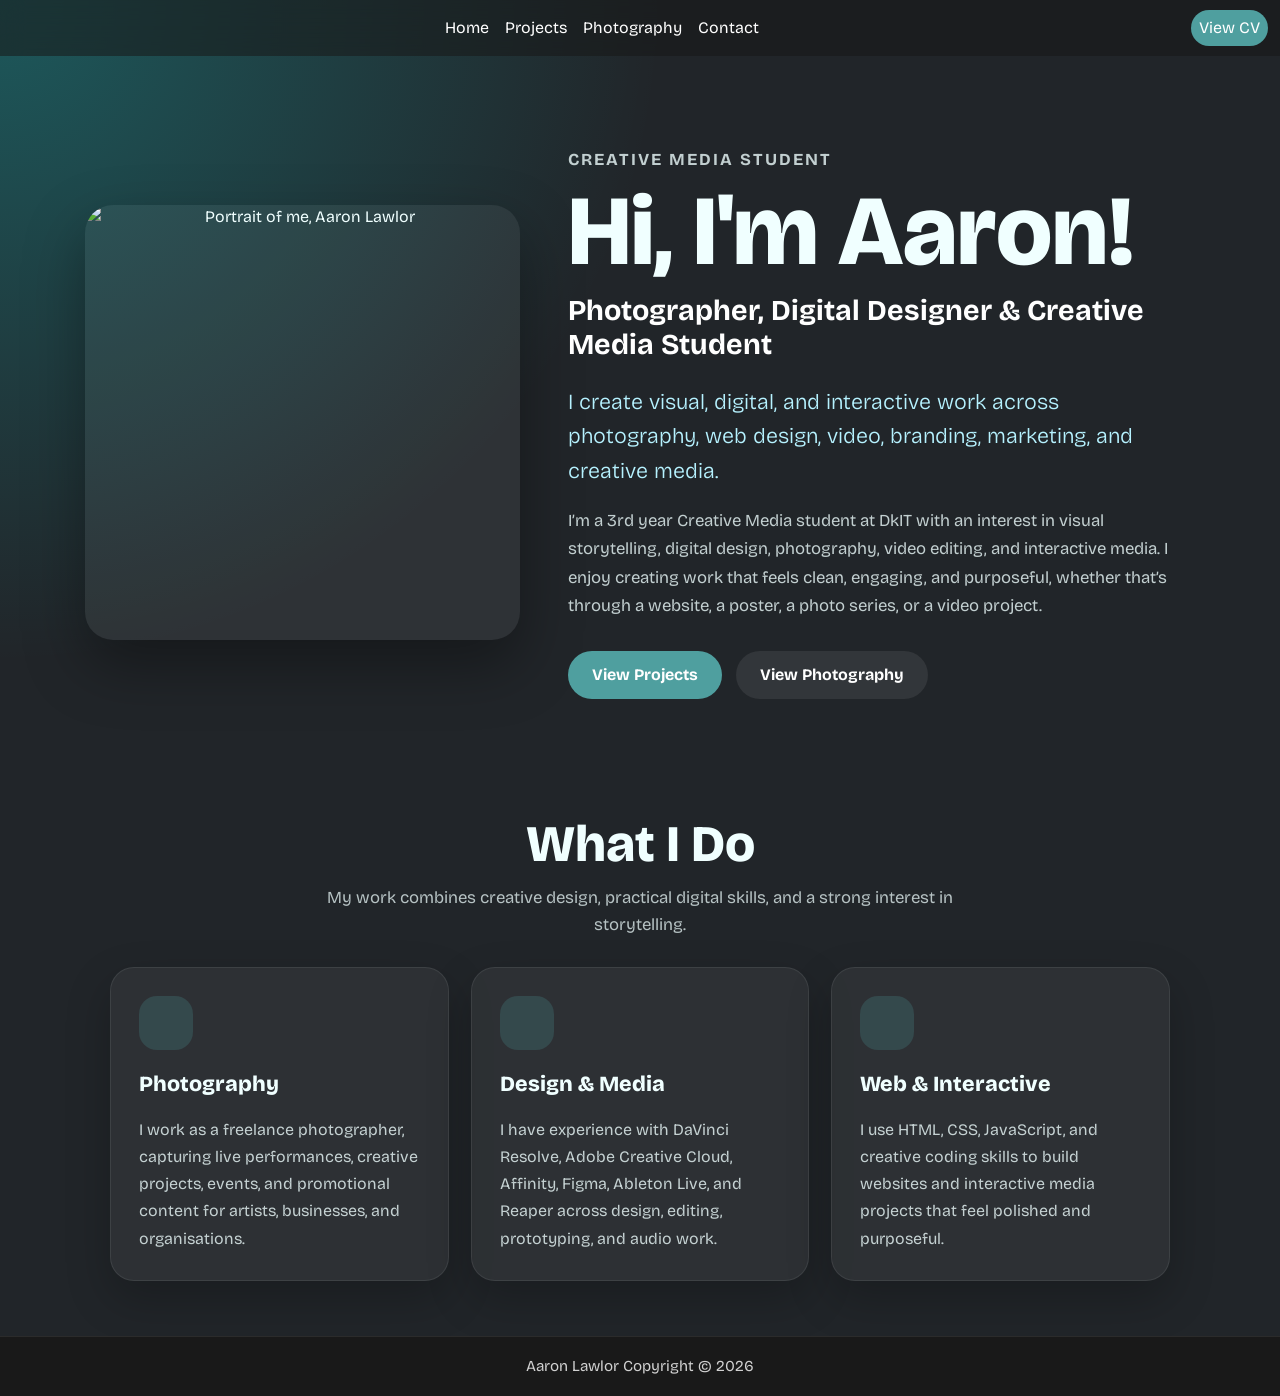
==== commit 641e1f07: "Add files via upload" ====
--- a/index.html
+++ b/index.html
@@ -62,32 +62,69 @@
 </nav>
 
 
-    <main>
-        <br>
-        <h1>Hi, I'm Aaron!</h1>
-        <br>
-        <h3>Scroll down to see more about me</h3>
-        <br>
-        <h3>Navigate the headers to see my work</h3>
-        <br>  
+<main>  
+<section class="container home-hero">
+    <div class="row align-items-center g-5">
+        <div class="col-lg-5">
+            <div class="portfolio-card intro-image-card">
+                <img src="images/Portrait.JPG" alt="Portrait of me, Aaron Lawlor">
+            </div>
+        </div>
+        <div class="col-lg-7 text-lg-start text-center">
+            <p class="eyebrow">Creative Media Student</p>
+            <h1>Hi, I'm Aaron!</h1>
+            <h3>Photographer, Digital Designer & Creative Media Student</h3>
+            <p class="lead">I create visual, digital, and interactive work across photography, web design, video, branding, marketing, and creative media.</p>
+            <p>I’m a 3rd year Creative Media student at DkIT with an interest in visual storytelling,
+        digital design, photography, video editing, and interactive media. I enjoy creating work
+        that feels clean, engaging, and purposeful, whether that’s through a website, a poster,
+        a photo series, or a video project.</p>
+        <div class="hero-buttons">
+            <a href="projects.html" class="photo-button">View Projects</a>
+            <a href="photography.html" class="photo-button secondary">View Photography</a>
+        </div>
+        </div>
+    </div>
+    </section>
 
-<div class="container mt-5">
-  <div class="row">
-    <div class="col-sm-4">
-      <div class="image"><img src="images/Portrait.JPG" class="rounded float-middle" alt="Portrait of Aaron Lawlor" width="300" height="300"></div>
-      <hr class="d-sm-none">
-    </div>
-    <div class="col-sm-8">
-      <h4>My name is Aaron, and I'm a 3rd Year Creative Media Student in DkIT.</h4>
+    <section class="container home-section">
+        <div class="section-heading">
+            <h2>What I Do</h2>
+            <p>My work combines creative design, practical digital skills, and a strong interest in storytelling.</p>
+        </div>
+        <div class="collab-grid">
+            <div class="collab-card">
+                <div class="collab-icon">
+                    <i class="fa-solid fa-camera-retro"></i>
+                </div>
+                <h3>Photography</h3>
+                <p>I work as a freelance photographer, capturing live performances, creative projects, events, and promotional content for artists, businesses, and organisations.</p>
+            </div>
+            <div class="collab-card">
+                <div class="collab-icon">
+                    <i class="fa-solid fa-pen-nib"></i>
+                </div>
+                <h3>Design & Media</h3>
+                <p>I have experience with DaVinci Resolve, Adobe Creative Cloud, Affinity, Figma, Ableton Live, and Reaper across design, editing, prototyping, and audio work.</p>
+            </div>
+            <div class="collab-card">
+                <div class="collab-icon">
+                    <i class="fa-solid fa-code"></i>
+                </div>
+                <h3>Web & Interactive</h3>
+                <p>I use HTML, CSS, JavaScript, and creative coding skills to build websites and interactive media projects that feel polished and purposeful.</p>
+            </div>
+
+        </div>
+    </section>
     </main>
 <div class="footer_block">
         <p class="text-center" id="current_year"></p>
         </div>
         <script>
-                        const d = new Date();
-            let year = d.getFullYear();
-            let customString = "Aaron Lawlor Copyright © ";
-            document.getElementById("current_year").innerHTML = customString + year;
+            const currentDate = new Date();
+            const year = currentDate.getFullYear();
+            document.getElementById("current_year").innerHTML = "Aaron Lawlor Copyright © " + year;
         </script>
 </body>
 </html>
--- a/style.css
+++ b/style.css
@@ -1,55 +1,516 @@
+* {
+    box-sizing: border-box;
+}
+html {
+  scroll-behavior: smooth;
+}
 body {
-    background-color: #212529;
+  background: radial-gradient(circle at top left, rgba(16, 242, 242, 0.25), transparent 35%), #212529;
     border: 0;
     margin: 0;
     color: azure;
     text-align: center;
     font-family: "Bricolage Grotesque", sans-serif;
     text-decoration: none;
-}
-
+    min-height: 100vh;
+    display: flex;
+    flex-direction: column;
+}
+main {
+    flex: 1;
+}
+a {
+    text-decoration: none;
+}
+/* Navbar */
 .custom-navbar {
-  background-color: #191919;
-}
-
-/* Default (desktop) */
+  background-color: rgba(25, 25, 25, 0.55);
+  backdrop-filter: blur(12px);
+  position: sticky;
+  top: 0;
+  z-index: 1000;
+}
 .nav-icon {
   display: none;
 }
-
 .navbar-main {
   align-items: center;
 }
-
-/* Keep your existing nav styling */
 .navbar-nav .nav-link {
-  color: rgba(240, 255, 255, 0.505);
-}
-
+  color: rgba(240, 255, 255, 0.65);
+  transition: color 0.3s ease, transform 0.3s ease;
+}
 .navbar-nav .nav-link.active {
   color: #ffffff;
 }
-
 .navbar-nav .nav-link:hover {
   color: #b6f2ff;
-}
-
-/* CV button (desktop) */
+  transform: scale(1.05);
+}
+/* CV button */
 .cv-btn {
   background-color: rgb(79, 159, 159);
   color: #ffffff !important;
-  border-radius: 20px;
+  border-radius: 999px;
   padding: 6px 16px;
   transition: all 0.3s ease;
 }
-
 .cv-btn:hover {
   background-color: rgb(96, 192, 192);
-}
-
-/* 📱 MOBILE VIEW */
+  color: #ffffff !important;
+  transform: scale(1.05);
+  transition: all 0.3s ease;
+}
+/* Homepage */
+.home-hero {
+  padding: 90px 20px 60px;
+  max-width: 1150px;
+}
+.home-hero h1 {
+  font-size: clamp(3.2rem, 8vw, 6.2rem);
+  line-height: 0.9;
+  font-weight: 800;
+  margin-bottom: 18px;
+}
+.home-hero h3 {
+  color: #ffffff;
+  font-size: clamp(1.25rem, 2.5vw, 1.8rem);
+  font-weight: 700;
+  margin-bottom: 22px;
+}
+.home-hero .lead {
+  color: #b6f2ff;
+  font-size: clamp(1.15rem, 2vw, 1.35rem);
+  line-height: 1.6;
+  margin-bottom: 18px;
+}
+.home-hero p {
+  color: rgba(240, 255, 255, 0.78);
+  font-size: 1.05rem;
+  line-height: 1.7;
+}
+.intro-image-card {
+  border-radius: 28px;
+  overflow: hidden;
+  background-color: rgba(255, 255, 255, 0.06);
+  box-shadow: 0 25px 60px rgba(0, 0, 0, 0.35);
+}
+.intro-image-card img {
+  width: 100%;
+  aspect-ratio: 1 / 1;
+  object-fit: cover;
+  display: block;
+}
+.hero-buttons {
+  display: flex;
+  gap: 14px;
+  flex-wrap: wrap;
+  margin-top: 30px;
+}
+.home-section {
+  max-width: 1100px;
+  padding: 55px 20px;
+}
+.experience-card {
+  text-align: left;
+  padding: 36px;
+  border-radius: 24px;
+  background-color: rgba(255, 255, 255, 0.055);
+  border: 1px solid rgba(255, 255, 255, 0.08); 
+}
+.experience-card h2 {
+  font-size: clamp(2rem, 4vw, 3rem);
+  font-weight: 800;
+  line-height: 1;
+}
+.experience-card p {
+  color: rgba(240, 255, 255, 0.78);
+  font-size: 1.05rem;
+  line-height: 1.7;
+  margin-bottom: 12px;
+}
+.collab-card p {
+  color: rgba(240, 255, 255, 0.78);
+  line-height: 1.7;
+  margin: 0;
+}
+/* Homepage responsive */
+@media (max-width: 991px) {
+  .home-hero {
+    padding: 65px 20px 40px;
+  }
+  .intro-image-card {
+    max-width: 420px;
+    margin: 0 auto;
+  }
+  .hero-buttons {
+    justify-content: center;
+  }
+  .experience-card {
+    text-align: center;
+  }
+}
 @media (max-width: 575px) {
-
+  .home-hero {
+    padding: 45px 16px 30px;
+  }
+  .home-section {
+    padding: 42px 16px;
+  }
+  .home-hero h1 {
+    font-size: clamp(3rem, 15vw, 4.5rem);
+  }
+  .hero-buttons {
+    flex-direction: column;
+  }
+  .photo-button {
+    width: 100%;
+  }
+  .experience-card {
+    padding: 26px 20px;
+    border-radius: 20px;
+  }
+}
+/* Contact Page */
+.contact-page {
+  padding: 80px 20px;
+}
+.contact-hero {
+  max-width: 1100px;
+}
+.eyebrow {
+  color: #b6f2ff;
+  text-transform: uppercase;
+  letter-spacing: 0.12em;
+  font-size: 0.85rem;
+  font-weight: 700;
+  margin-bottom: 12px;
+}
+.contact-copy {
+  text-align: left;
+}
+.contact-copy h1 {
+  font-size: clamp(2.8rem, 8vw, 5.5rem);
+  line-height: 0.95;
+  font-weight: 800;
+  margin-bottom: 24px;
+}
+.contact-copy .lead {
+  font-size: clamp(1.15rem, 2vw, 1.45rem);
+  color: #ffffff;
+  max-width: 620px;
+  margin-bottom: 18px;
+}
+.contact-copy p {
+  color: rgba(240, 255, 255, 0.78);
+  font-size: 1.05rem;
+  line-height: 1.7;
+  max-width: 620px;
+}
+.social-icons {
+  display: flex;
+  align-items: center;
+  gap: 22px;
+  margin: 34px 0 0;
+  flex-wrap: wrap;
+}
+.social-icons a {
+  width: 62px;
+  height: 62px;
+  border-radius: 50%;
+  display: inline-flex;
+  align-items: center;
+  justify-content: center;
+  background-color: rgba(255, 255, 255, 0.08);
+  color: #ffffff;
+  font-size: 1.9rem;
+  transition: background-color 0.3s ease, transform 0.3s ease, box-shadow 0.3s ease;
+}
+.social-icons a:hover {
+  background-color: rgb(79, 159, 159);
+  color: #ffffff;
+  transform: translateY(-5px) scale(1.05);
+  box-shadow: 0 14px 30px rgba(0, 0, 0, 0.3);
+}
+.contact-image-card {
+  width: 100%;
+  border-radius: 15px;
+  overflow: hidden;
+  background-color: rgba(255, 255, 255, 0.06);
+  box-shadow: 0 25px 60px rgba(0, 0, 0, 0.35);
+}
+.contact-image-card img {
+  width: 100%;
+  height: auto;
+  display: block;
+  aspect-ratio: 4 / 5;
+  object-fit: cover;
+}
+
+.portfolio-card {
+  transition: all 0.4s cubic-bezier(0.25, 0.46, 0.45, 0.94);
+}
+.portfolio-card:hover {
+  transform: translateY(-12px) scale(1.02);
+  box-shadow: 0 25px 50px rgba(0,0,0,0.4) !important;
+}
+.portfolio-card img {
+  transition: all 0.4s ease;
+}
+.portfolio-card:hover img {
+  filter: brightness(0.9) saturate(1.1);
+}
+/* Instagram embed matches portfolio cards */
+.instagram-embed-custom {
+  font-size: 0.85em !important;  /* Smaller scale */
+}
+.instagram-embed-custom iframe {
+  max-width: 100% !important;
+  border-radius: 8px !important;
+}
+
+/* Photography Page */
+.photography-page {
+  padding: 80px 20px;
+}
+.photo-hero {
+  max-width: 1000px;
+  padding: 70px 20px 50px;
+}
+.photo-hero h1 {
+  font-size: clamp(2.7rem, 7vw, 5.6rem);
+  line-height: 0.95;
+  font-weight: 800;
+  max-width: 950px;
+  margin: 0 auto 26px;
+}
+.photo-intro {
+  color: rgba(240, 255, 255, 0.78);
+  font-size: clamp(1.05rem, 2vw, 1.3rem);
+  line-height: 1.7;
+  max-width: 760px;
+  margin: 0 auto;
+}
+.photo-hero-buttons {
+  display: flex;
+  justify-content: center;
+  gap: 16px;
+  flex-wrap: wrap;
+  margin-top: 34px;
+}
+.photo-button {
+  display: inline-block;
+  align-items: center;
+  justify-content: center;
+  background-color: rgb(79, 159, 159);
+  color: #ffffff;
+  border-radius: 999px;
+  padding: 12px 24px;
+  font-weight: 700;
+  transition: all 0.3s ease;
+}
+.photo-button:hover {
+  background-color: rgb(96, 192, 192);
+  color: #ffffff;
+  transform: scale(1.05);
+}
+.photo-button.secondary {
+  background-color: rgba(255, 255, 255, 0.08);
+}
+.photo-button.secondary:hover {
+  background-color: rgba(255, 255, 255, 0.16);
+}
+.instagram-section,
+.collabs-section {
+  max-width: 1100px;
+  margin-top: 70px;
+}
+.section-heading {
+  margin-bottom: 28px;
+}
+.section-heading h2 {
+  font-size: clamp(2rem, 4vw, 3.2rem);
+  font-weight: 800;
+  margin-bottom: 10px;
+}
+.section-heading p {
+  color: rgba(240, 255, 255, 0.72);
+  font-size: 1.05rem;
+  max-width: 680px;
+  margin: 0 auto;
+  line-height: 1.6;
+}
+.instagram-feed-card {
+  background-color: rgba(255, 255, 255, 0.045);
+  border: 1px solid rgba(255, 255, 255, 0.08);
+  border-radius: 24px;
+  padding: 24px;
+  box-shadow: 0 22px 50px rgba(0, 0, 0, 0.25);
+  overflow: hidden;
+}
+.collab-grid {
+  display: grid;
+  grid-template-columns: repeat(3, 1fr);
+  gap: 22px;
+}
+.collab-card {
+  text-align: left;
+  background-color: rgba(255, 255, 255, 0.055);
+  border: 1px solid rgba(255, 255, 255, 0.08);
+  border-radius: 24px;
+  padding: 28px;
+  min-height: 100%;
+  box-shadow: 0 18px 45px rgba(0, 0, 0, 0.22);
+  transition: all 0.3s ease;
+}
+.collab-icon {
+  width: 54px;
+  height: 54px;
+  border-radius: 18px;
+  display: flex;
+  align-items: center;
+  justify-content: center;
+  background-color: rgba(79, 159, 159, 0.22);
+  color: #b6f2ff;
+  font-size: 1.45rem;
+  margin-bottom: 22px;
+}
+.collab-card h3 {
+  font-size: 1.35rem;
+  font-weight: 800;
+  margin-bottom: 18px;
+}
+.collab-card ul {
+  list-style: none;
+  padding: 0;
+  margin: 0;
+}
+.collab-card li {
+  color: rgba(240, 255, 255, 0.78);
+  padding: 8px 0;
+  border-bottom: 1px solid rgba(255, 255, 255, 0.06);
+}
+.collab-card li:last-child {
+  border-bottom: none;
+}
+.collab-card a {
+  color: #b6f2ff;
+  transition: color 0.3s ease;
+}
+.collab-card a:hover {
+  color: #ffffff;
+}
+/* Curator Feed */
+#curator-feed-default-feed-layout {
+  max-width: 1000px;
+  margin: 0 auto;
+}
+.crt-logo {
+  display: none !important;
+}
+/* Photography Responsive */
+@media (max-width: 991px) {
+  .photography-page {
+    padding: 60px 20px;
+  }
+  .photo-hero {
+    padding: 50px 10px 30px;
+  }
+  .collab-grid {
+    grid-template-columns: 1fr;
+    max-width: 650px;
+    margin: 0 auto;
+  }
+  .collab-card {
+    text-align: center;
+  }
+  .collab-icon {
+    margin-left: auto;
+    margin-right: auto;
+  }
+}
+@media (max-width: 575px) {
+  .photography-page {
+    padding: 42px 16px;
+  }
+  .photo-hero {
+    padding: 35px 0 25px;
+  }
+  .photo-hero h1 {
+    font-size: clamp(2.4rem, 13vw, 4rem);
+  }
+  .photo-intro {
+    font-size: 1rem;
+  }
+  .photo-hero-buttons {
+    flex-direction: column;
+    align-items: stretch;
+    gap: 12px;
+  }
+  .photo-button {
+    width: 100%;
+  }
+  .instagram-section,
+  .collabs-section {
+    margin-top: 50px;
+  }
+  .instagram-feed-card {
+    padding: 14px;
+    border-radius: 18px;
+  }
+  .collab-card {
+    padding: 24px 20px;
+    border-radius: 20px;
+  }
+}
+.spacer_box {
+    width: 100%;
+    height: 60px;
+}
+
+.footer_block {
+    background-color: rgba(25, 25, 25, 0.95);
+    padding: 18px 16px;
+    width: 100%;
+    color: white;
+    margin-top: auto;
+    border-top: 1px solid rgba(255, 255, 255, 0.08);
+}
+.footer_block p {
+    margin: 0;
+    color: rgba(255, 255, 255, 0.8);
+    font-size: 0.95rem;
+}
+/* Tablet */
+
+@media (max-width: 991px) {
+  .contact-page {
+    padding: 60px 20px;
+  }
+
+  .contact-copy {
+    text-align: center;
+  }
+
+  .contact-copy p,
+  .contact-copy .lead {
+    margin-left: auto;
+    margin-right: auto;
+  }
+
+  .social-icons {
+    justify-content: center;
+  }
+
+  .contact-image-card {
+    max-width: 520px;
+    margin: 0 auto;
+  }
+}
+
+/* Mobile */
+
+@media (max-width: 575px) {
   .custom-navbar .container-fluid {
     justify-content: space-between;
     padding: 8px 12px;
@@ -74,7 +535,6 @@
     padding: 10px;
   }
 
-  /* Make CV icon a floating-style circle */
   .cv-btn {
     border-radius: 50%;
     padding: 10px 12px;
@@ -82,74 +542,28 @@
     align-items: center;
     justify-content: center;
   }
-}
-
-.portfolio-card {
-  transition: all 0.4s cubic-bezier(0.25, 0.46, 0.45, 0.94);
-}
-.portfolio-card:hover {
-  transform: translateY(-12px) scale(1.02);
-  box-shadow: 0 25px 50px rgba(0,0,0,0.4) !important;
-}
-.portfolio-card img {
-  transition: all 0.4s ease;
-}
-.portfolio-card:hover img {
-  filter: brightness(0.9) saturate(1.1);
-}
-/* Instagram embed matches portfolio cards */
-.instagram-embed-custom {
-  font-size: 0.85em !important;  /* Smaller scale */
-}
-
-.instagram-embed-custom iframe {
-  max-width: 100% !important;
-  border-radius: 8px !important;
-}
-
-.icons a {
-  color: #ffff;
-}
-
-.collabs {
-  text-align: left; 
-  padding: 1% 5%;
-}
-
-/* CV button styling */
-.cv-btn {
-  background-color: rgb(79, 159, 159);   /* your base color */
-  color: #ffffff !important;
-  border-radius: 20px;
-  padding: 6px 16px;
-  transition: all 0.3s ease;
-}
-
-.cv-btn:hover {
-  background-color: rgb(96, 192, 192);   /* darker on hover */
-  color: #ffffff !important;
-}
-
-#curator-feed-default-feed-layout {
-  max-width: 1000px;
-  margin: 0 auto;
-}
-
-.crt-logo {
-  display: none !important;
-}
-
-.spacer_box {
-    width: 100%;
-    height: 60px;
-}
-
-.footer_block {
-    background-color: #191919;
-    padding: 10px;
-    display: block;
-    margin-left: auto;
-    margin-right: auto;
-    width: 100%;
-    color: white;
+
+  .contact-page {
+    padding: 48px 16px;
+  }
+
+  .contact-copy h1 {
+    margin-bottom: 18px;
+  }
+
+ .social-icons {
+    gap: 14px;
+    justify-content: center;
+    margin-top: 28px;
+  }
+
+  .social-icons a {
+    width: 54px;
+    height: 54px;
+    font-size: 1.6rem;
+  }
+
+  .contact-image-card {
+    border-radius: 22px;
+  }
 }
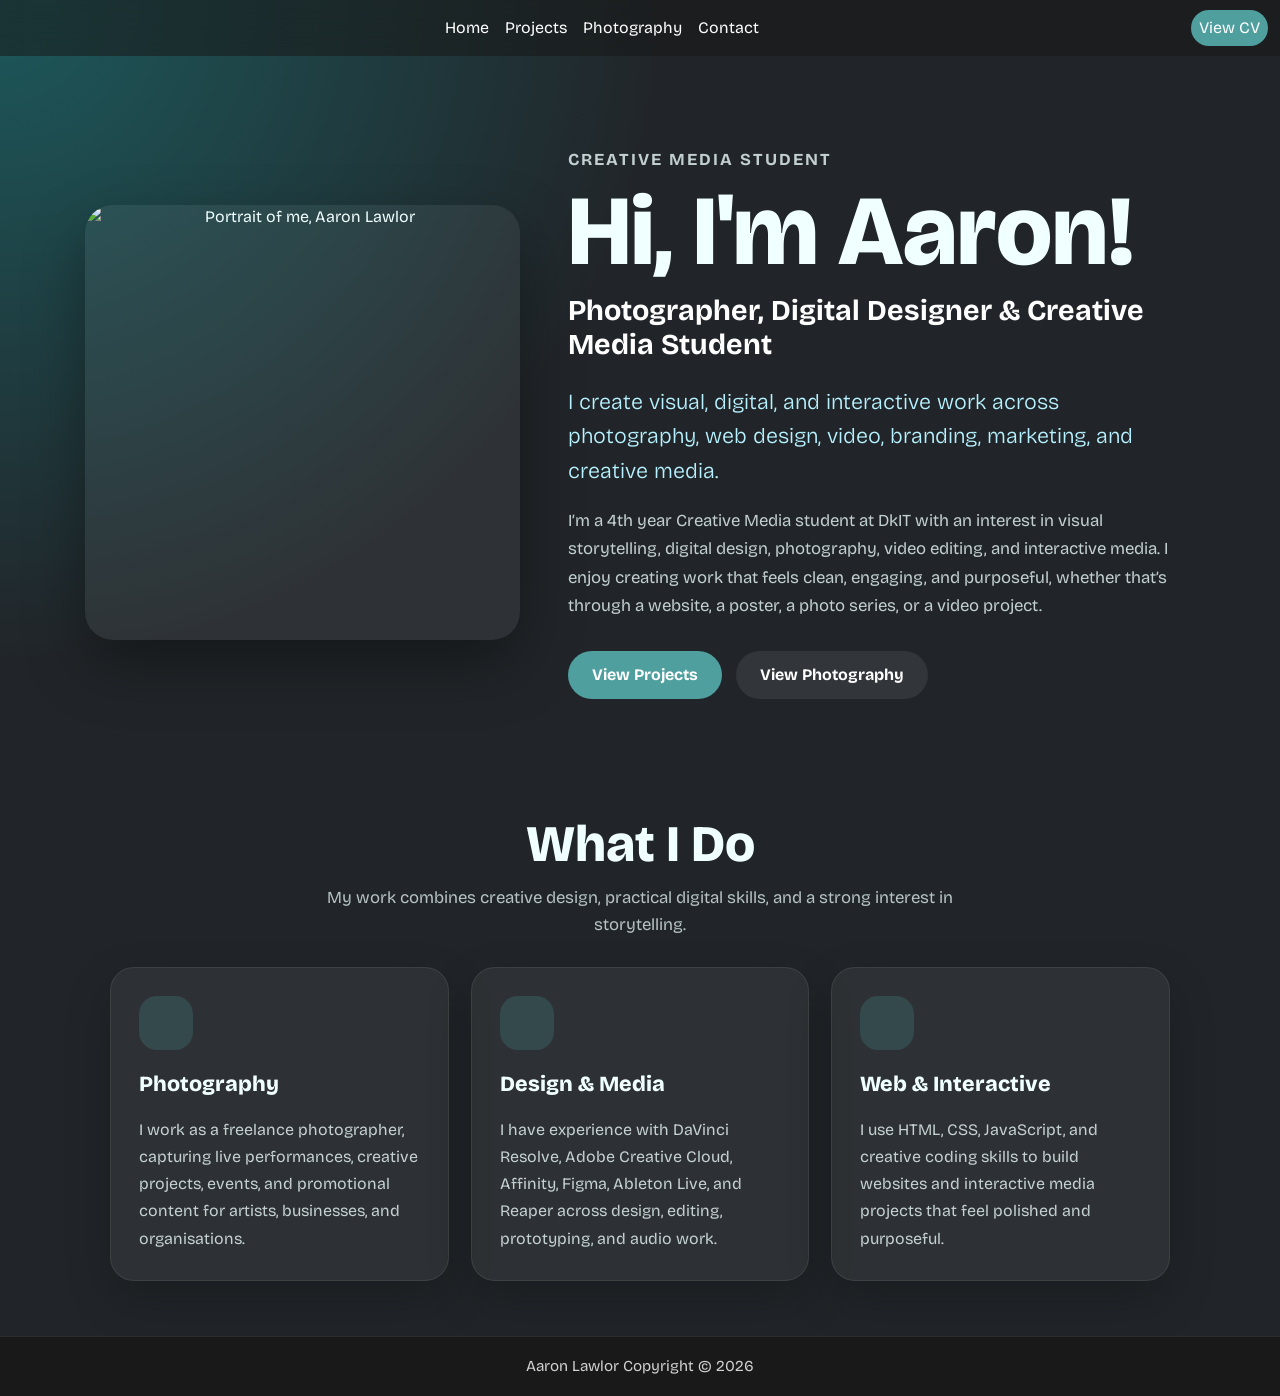
==== commit c8418c54: "Add files via upload" ====
--- a/index.html
+++ b/index.html
@@ -75,7 +75,7 @@
             <h1>Hi, I'm Aaron!</h1>
             <h3>Photographer, Digital Designer & Creative Media Student</h3>
             <p class="lead">I create visual, digital, and interactive work across photography, web design, video, branding, marketing, and creative media.</p>
-            <p>I’m a 3rd year Creative Media student at DkIT with an interest in visual storytelling,
+            <p>I’m a 4th year Creative Media student at DkIT with an interest in visual storytelling,
         digital design, photography, video editing, and interactive media. I enjoy creating work
         that feels clean, engaging, and purposeful, whether that’s through a website, a poster,
         a photo series, or a video project.</p>
--- a/style.css
+++ b/style.css
@@ -143,6 +143,10 @@
     max-width: 420px;
     margin: 0 auto;
   }
+  .net-art-image-card {
+    max-width: 800px;
+    margin: 0 auto;
+  }
   .hero-buttons {
     justify-content: center;
   }
@@ -566,4 +570,78 @@
   .contact-image-card {
     border-radius: 22px;
   }
+}
+
+/* Net Art Page */
+.net-art-hero {
+  max-width: 1200px;
+  padding: 80px 20px 70px;
+}
+
+.net-art-image-card {
+  margin: 0;
+  max-width: 560px;
+  border-radius: 24px;
+  border: 1px solid rgba(255, 255, 255, 0.08);
+  box-shadow: 0 25px 60px rgba(0, 0, 0, 0.4);
+}
+
+.net-art-image-card img {
+  width: 100%;
+  height: auto;
+  aspect-ratio: 1 / 1;
+  object-fit: cover;
+  display: block;
+}
+
+.net-art-license {
+  max-width: 560px;
+  margin: 18px 0 0;
+  font-size: 0.85rem;
+  line-height: 1.6;
+  color: rgba(240, 255, 255, 0.6);
+}
+
+.net-art-license a {
+  color: #b6f2ff;
+  transition: color 0.3s ease;
+}
+
+.net-art-license a:hover {
+  color: #ffffff;
+}
+
+.net-art-license .cc-icon {
+  max-width: 1em;
+  max-height: 1em;
+  margin-left: 0.2em;
+  vertical-align: text-bottom;
+}
+
+.net-art-copy h1 {
+  font-size: clamp(2.8rem, 6vw, 5rem);
+  line-height: 0.95;
+  margin-bottom: 26px;
+  text-wrap: balance;
+}
+
+.net-art-about {
+  max-width: 560px;
+  padding-top: 24px;
+  border-top: 1px solid rgba(255, 255, 255, 0.1);
+  color: rgba(240, 255, 255, 0.78);
+  font-size: 1.05rem;
+  line-height: 1.7;
+}
+
+@media (max-width: 991px) {
+  .net-art-hero {
+    padding: 55px 20px 40px;
+  }
+  .net-art-image-card,
+  .net-art-license,
+  .net-art-about {
+    margin-left: auto;
+    margin-right: auto;
+  }
 }
